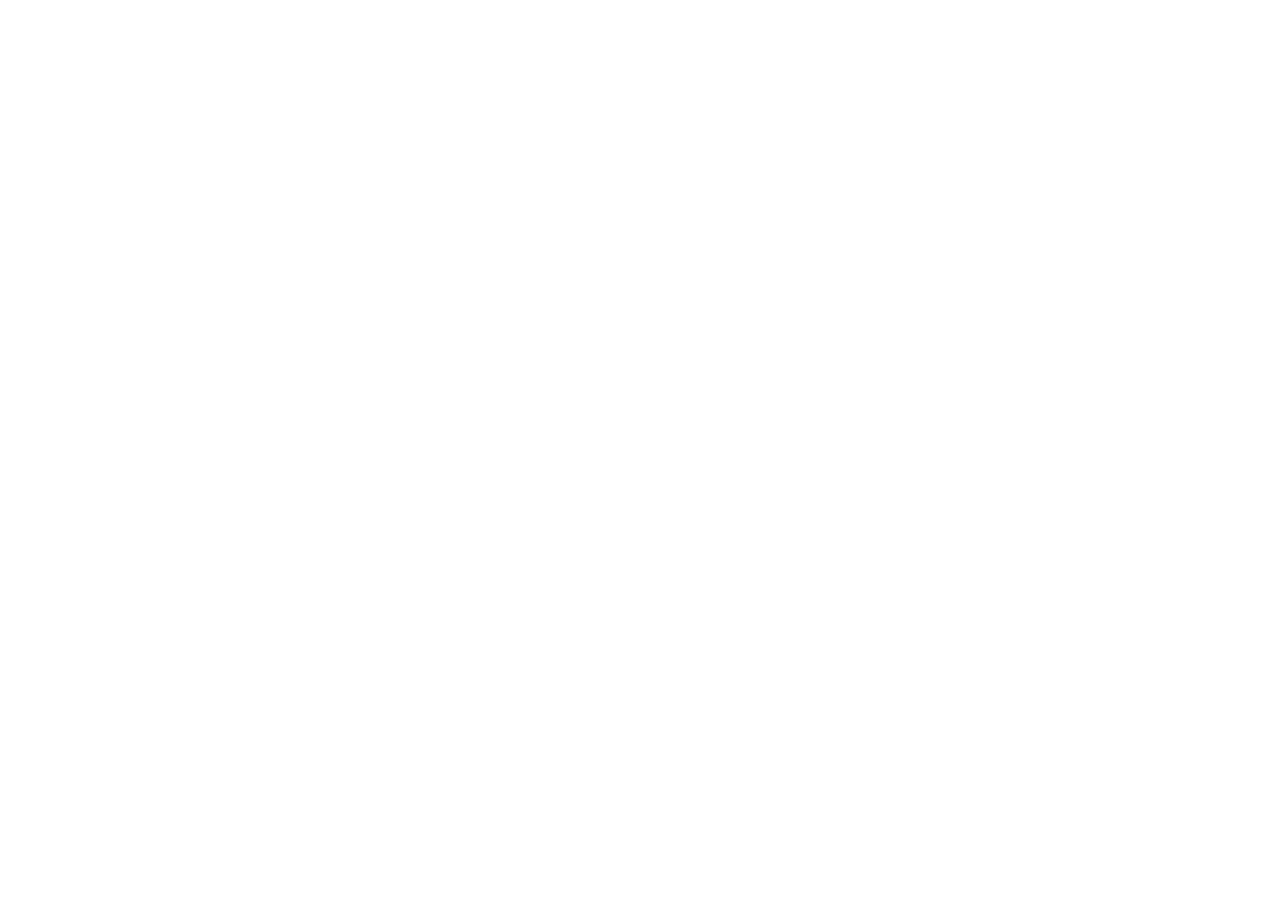
==== Index.html @ 5606b972 "初始化项目" ====
<!DOCTYPE html>
<html lang="en">

<head>
    <meta charset="UTF-8">
    <meta http-equiv="X-UA-Compatible" content="IE=edge">
    <meta name="viewport" content="width=device-width, initial-scale=1.0">
    <title>Document</title>
</head>

<body>

</body>

</html>
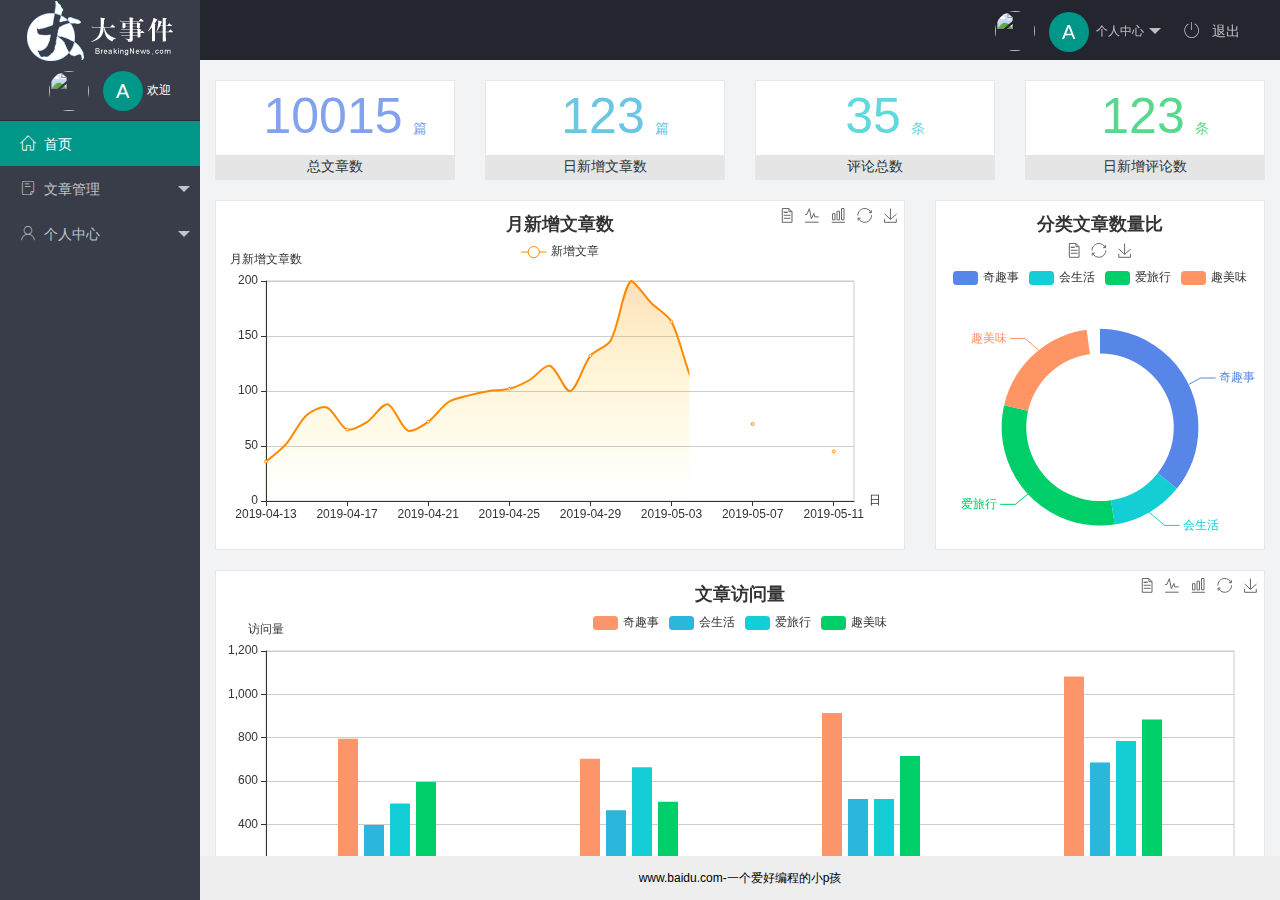
==== commit df0e3929: "完成了首页功能开发" ====
--- a/Index.html
+++ b/Index.html
@@ -5,11 +5,82 @@
     <meta charset="UTF-8">
     <meta http-equiv="X-UA-Compatible" content="IE=edge">
     <meta name="viewport" content="width=device-width, initial-scale=1.0">
-    <title>Document</title>
+    <title>首页</title>
+    <link rel="stylesheet" href="./assets/lib/layui/css/layui.css">
+    <!-- 导入自己css -->
+    <link rel="stylesheet" href="./assets/css/index.css">
+    <!-- 导入font样式表 -->
+    <link rel="stylesheet" href="./assets/fonts/iconfont.css">
 </head>
 
 <body>
+    <div class="layui-layout layui-layout-admin">
+        <div class="layui-header">
+            <div class="layui-logo layui-hide-xs layui-bg-black"><img src="./assets/images/logo.png" alt="这是logo"></div>
+            <!-- 头部区域（可配合layui 已有的水平导航） -->
+            <ul class="layui-nav layui-layout-right">
+                <li class="layui-nav-item layui-hide layui-show-md-inline-block">
+                    <a href="javascript:;" class="userinfo">
+                        <img src="//tva1.sinaimg.cn/crop.0.0.118.118.180/5db11ff4gw1e77d3nqrv8j203b03cweg.jpg" class="layui-nav-img">
+                        <span class="text-avatar">A</span> 个人中心
+                    </a>
+                    <dl class="layui-nav-child">
+                        <dd><a href="">基本资料</a></dd>
+                        <dd><a href="">更换头像</a></dd>
+                        <dd><a href="">重置密码</a></dd>
+                    </dl>
+                </li>
+                <li class="layui-nav-item" lay-header-event="menuRight" lay-unselect>
+                    <a href="javascript:;" id="btnLogout"><span class="iconfont icon-tuichu"></span>
+                        退出
+                    </a>
+                </li>
+            </ul>
+        </div>
 
+        <div class="layui-side layui-bg-black">
+            <div class="layui-side-scroll">
+                <div class="userinfo">
+                    <img src="//tva1.sinaimg.cn/crop.0.0.118.118.180/5db11ff4gw1e77d3nqrv8j203b03cweg.jpg" class="layui-nav-img"> <span class="text-avatar">A</span><span id="welcome">欢迎</span>
+                </div>
+                <!-- 左侧导航区域（可配合layui已有的垂直导航） -->
+                <ul class="layui-nav layui-nav-tree" lay-shrink="all">
+                    <li class="layui-nav-item layui-this"><a href="/home/dashboard.html" target="fm"><span class="iconfont icon-home"></span>首页</a></li>
+                    <li class="layui-nav-item">
+                        <a class="" href="javascript:;"><span class="iconfont icon-16"></span>文章管理</a>
+                        <dl class="layui-nav-child">
+                            <dd><a href="javascript:;"><i class="layui-icon layui-icon-app"></i>文章类别</a></dd>
+                            <dd><a href="javascript:;"><i class="layui-icon layui-icon-app"></i>文章列表</a></dd>
+                            <dd><a href="javascript:;"><i class="layui-icon layui-icon-app"></i>发布文章</a></dd>
+                        </dl>
+                    </li>
+                    <li class="layui-nav-item">
+                        <a href="javascript:;" class=""><span class="iconfont icon-user"></span>个人中心</a>
+                        <dl class="layui-nav-child">
+                            <dd><a href="javascript:;"><i class="layui-icon layui-icon-app"></i>基本资料</a></dd>
+                            <dd><a href="javascript:;"><i class="layui-icon layui-icon-app"></i>更换头像</a></dd>
+                            <dd><a href="javascript:;"><i class="layui-icon layui-icon-app"></i>重置密码</a></dd>
+                        </dl>
+                    </li>
+                </ul>
+            </div>
+        </div>
+
+        <div class="layui-body">
+            <!-- 内容主体区域 -->
+            <iframe src="/home/dashboard.html" frameborder="0" name="fm">
+              </iframe>
+        </div>
+
+        <div class="layui-footer">
+            <!-- 底部固定区域 -->
+            www.baidu.com-一个爱好编程的小p孩
+        </div>
+    </div>
+    <script src="./assets/lib/layui/layui.all.js"></script>
+    <script src="./assets/lib/jquery.js"></script>
+    <script src="./assets/js/index.js"></script>
+    <script src="./assets/js/baseAPI.js"></script>
 </body>
 
 </html>--- a/assets/lib/layui/css/layui.css
+++ b/assets/lib/layui/css/layui.css
@@ -0,0 +1,2 @@
+/** layui-v2.5.5 MIT License By https://www.layui.com */
+ .layui-inline,img{display:inline-block;vertical-align:middle}h1,h2,h3,h4,h5,h6{font-weight:400}.layui-edge,.layui-header,.layui-inline,.layui-main{position:relative}.layui-body,.layui-edge,.layui-elip{overflow:hidden}.layui-btn,.layui-edge,.layui-inline,img{vertical-align:middle}.layui-btn,.layui-disabled,.layui-icon,.layui-unselect{-moz-user-select:none;-webkit-user-select:none;-ms-user-select:none}.layui-elip,.layui-form-checkbox span,.layui-form-pane .layui-form-label{text-overflow:ellipsis;white-space:nowrap}.layui-breadcrumb,.layui-tree-btnGroup{visibility:hidden}blockquote,body,button,dd,div,dl,dt,form,h1,h2,h3,h4,h5,h6,input,li,ol,p,pre,td,textarea,th,ul{margin:0;padding:0;-webkit-tap-highlight-color:rgba(0,0,0,0)}a:active,a:hover{outline:0}img{border:none}li{list-style:none}table{border-collapse:collapse;border-spacing:0}h4,h5,h6{font-size:100%}button,input,optgroup,option,select,textarea{font-family:inherit;font-size:inherit;font-style:inherit;font-weight:inherit;outline:0}pre{white-space:pre-wrap;white-space:-moz-pre-wrap;white-space:-pre-wrap;white-space:-o-pre-wrap;word-wrap:break-word}body{line-height:24px;font:14px Helvetica Neue,Helvetica,PingFang SC,Tahoma,Arial,sans-serif}hr{height:1px;margin:10px 0;border:0;clear:both}a{color:#333;text-decoration:none}a:hover{color:#777}a cite{font-style:normal;*cursor:pointer}.layui-border-box,.layui-border-box *{box-sizing:border-box}.layui-box,.layui-box *{box-sizing:content-box}.layui-clear{clear:both;*zoom:1}.layui-clear:after{content:'\20';clear:both;*zoom:1;display:block;height:0}.layui-inline{*display:inline;*zoom:1}.layui-edge{display:inline-block;width:0;height:0;border-width:6px;border-style:dashed;border-color:transparent}.layui-edge-top{top:-4px;border-bottom-color:#999;border-bottom-style:solid}.layui-edge-right{border-left-color:#999;border-left-style:solid}.layui-edge-bottom{top:2px;border-top-color:#999;border-top-style:solid}.layui-edge-left{border-right-color:#999;border-right-style:solid}.layui-disabled,.layui-disabled:hover{color:#d2d2d2!important;cursor:not-allowed!important}.layui-circle{border-radius:100%}.layui-show{display:block!important}.layui-hide{display:none!important}@font-face{font-family:layui-icon;src:url(../font/iconfont.eot?v=250);src:url(../font/iconfont.eot?v=250#iefix) format('embedded-opentype'),url(../font/iconfont.woff2?v=250) format('woff2'),url(../font/iconfont.woff?v=250) format('woff'),url(../font/iconfont.ttf?v=250) format('truetype'),url(../font/iconfont.svg?v=250#layui-icon) format('svg')}.layui-icon{font-family:layui-icon!important;font-size:16px;font-style:normal;-webkit-font-smoothing:antialiased;-moz-osx-font-smoothing:grayscale}.layui-icon-reply-fill:before{content:"\e611"}.layui-icon-set-fill:before{content:"\e614"}.layui-icon-menu-fill:before{content:"\e60f"}.layui-icon-search:before{content:"\e615"}.layui-icon-share:before{content:"\e641"}.layui-icon-set-sm:before{content:"\e620"}.layui-icon-engine:before{content:"\e628"}.layui-icon-close:before{content:"\1006"}.layui-icon-close-fill:before{content:"\1007"}.layui-icon-chart-screen:before{content:"\e629"}.layui-icon-star:before{content:"\e600"}.layui-icon-circle-dot:before{content:"\e617"}.layui-icon-chat:before{content:"\e606"}.layui-icon-release:before{content:"\e609"}.layui-icon-list:before{content:"\e60a"}.layui-icon-chart:before{content:"\e62c"}.layui-icon-ok-circle:before{content:"\1005"}.layui-icon-layim-theme:before{content:"\e61b"}.layui-icon-table:before{content:"\e62d"}.layui-icon-right:before{content:"\e602"}.layui-icon-left:before{content:"\e603"}.layui-icon-cart-simple:before{content:"\e698"}.layui-icon-face-cry:before{content:"\e69c"}.layui-icon-face-smile:before{content:"\e6af"}.layui-icon-survey:before{content:"\e6b2"}.layui-icon-tree:before{content:"\e62e"}.layui-icon-upload-circle:before{content:"\e62f"}.layui-icon-add-circle:before{content:"\e61f"}.layui-icon-download-circle:before{content:"\e601"}.layui-icon-templeate-1:before{content:"\e630"}.layui-icon-util:before{content:"\e631"}.layui-icon-face-surprised:before{content:"\e664"}.layui-icon-edit:before{content:"\e642"}.layui-icon-speaker:before{content:"\e645"}.layui-icon-down:before{content:"\e61a"}.layui-icon-file:before{content:"\e621"}.layui-icon-layouts:before{content:"\e632"}.layui-icon-rate-half:before{content:"\e6c9"}.layui-icon-add-circle-fine:before{content:"\e608"}.layui-icon-prev-circle:before{content:"\e633"}.layui-icon-read:before{content:"\e705"}.layui-icon-404:before{content:"\e61c"}.layui-icon-carousel:before{content:"\e634"}.layui-icon-help:before{content:"\e607"}.layui-icon-code-circle:before{content:"\e635"}.layui-icon-water:before{content:"\e636"}.layui-icon-username:before{content:"\e66f"}.layui-icon-find-fill:before{content:"\e670"}.layui-icon-about:before{content:"\e60b"}.layui-icon-location:before{content:"\e715"}.layui-icon-up:before{content:"\e619"}.layui-icon-pause:before{content:"\e651"}.layui-icon-date:before{content:"\e637"}.layui-icon-layim-uploadfile:before{content:"\e61d"}.layui-icon-delete:before{content:"\e640"}.layui-icon-play:before{content:"\e652"}.layui-icon-top:before{content:"\e604"}.layui-icon-friends:before{content:"\e612"}.layui-icon-refresh-3:before{content:"\e9aa"}.layui-icon-ok:before{content:"\e605"}.layui-icon-layer:before{content:"\e638"}.layui-icon-face-smile-fine:before{content:"\e60c"}.layui-icon-dollar:before{content:"\e659"}.layui-icon-group:before{content:"\e613"}.layui-icon-layim-download:before{content:"\e61e"}.layui-icon-picture-fine:before{content:"\e60d"}.layui-icon-link:before{content:"\e64c"}.layui-icon-diamond:before{content:"\e735"}.layui-icon-log:before{content:"\e60e"}.layui-icon-rate-solid:before{content:"\e67a"}.layui-icon-fonts-del:before{content:"\e64f"}.layui-icon-unlink:before{content:"\e64d"}.layui-icon-fonts-clear:before{content:"\e639"}.layui-icon-triangle-r:before{content:"\e623"}.layui-icon-circle:before{content:"\e63f"}.layui-icon-radio:before{content:"\e643"}.layui-icon-align-center:before{content:"\e647"}.layui-icon-align-right:before{content:"\e648"}.layui-icon-align-left:before{content:"\e649"}.layui-icon-loading-1:before{content:"\e63e"}.layui-icon-return:before{content:"\e65c"}.layui-icon-fonts-strong:before{content:"\e62b"}.layui-icon-upload:before{content:"\e67c"}.layui-icon-dialogue:before{content:"\e63a"}.layui-icon-video:before{content:"\e6ed"}.layui-icon-headset:before{content:"\e6fc"}.layui-icon-cellphone-fine:before{content:"\e63b"}.layui-icon-add-1:before{content:"\e654"}.layui-icon-face-smile-b:before{content:"\e650"}.layui-icon-fonts-html:before{content:"\e64b"}.layui-icon-form:before{content:"\e63c"}.layui-icon-cart:before{content:"\e657"}.layui-icon-camera-fill:before{content:"\e65d"}.layui-icon-tabs:before{content:"\e62a"}.layui-icon-fonts-code:before{content:"\e64e"}.layui-icon-fire:before{content:"\e756"}.layui-icon-set:before{content:"\e716"}.layui-icon-fonts-u:before{content:"\e646"}.layui-icon-triangle-d:before{content:"\e625"}.layui-icon-tips:before{content:"\e702"}.layui-icon-picture:before{content:"\e64a"}.layui-icon-more-vertical:before{content:"\e671"}.layui-icon-flag:before{content:"\e66c"}.layui-icon-loading:before{content:"\e63d"}.layui-icon-fonts-i:before{content:"\e644"}.layui-icon-refresh-1:before{content:"\e666"}.layui-icon-rmb:before{content:"\e65e"}.layui-icon-home:before{content:"\e68e"}.layui-icon-user:before{content:"\e770"}.layui-icon-notice:before{content:"\e667"}.layui-icon-login-weibo:before{content:"\e675"}.layui-icon-voice:before{content:"\e688"}.layui-icon-upload-drag:before{content:"\e681"}.layui-icon-login-qq:before{content:"\e676"}.layui-icon-snowflake:before{content:"\e6b1"}.layui-icon-file-b:before{content:"\e655"}.layui-icon-template:before{content:"\e663"}.layui-icon-auz:before{content:"\e672"}.layui-icon-console:before{content:"\e665"}.layui-icon-app:before{content:"\e653"}.layui-icon-prev:before{content:"\e65a"}.layui-icon-website:before{content:"\e7ae"}.layui-icon-next:before{content:"\e65b"}.layui-icon-component:before{content:"\e857"}.layui-icon-more:before{content:"\e65f"}.layui-icon-login-wechat:before{content:"\e677"}.layui-icon-shrink-right:before{content:"\e668"}.layui-icon-spread-left:before{content:"\e66b"}.layui-icon-camera:before{content:"\e660"}.layui-icon-note:before{content:"\e66e"}.layui-icon-refresh:before{content:"\e669"}.layui-icon-female:before{content:"\e661"}.layui-icon-male:before{content:"\e662"}.layui-icon-password:before{content:"\e673"}.layui-icon-senior:before{content:"\e674"}.layui-icon-theme:before{content:"\e66a"}.layui-icon-tread:before{content:"\e6c5"}.layui-icon-praise:before{content:"\e6c6"}.layui-icon-star-fill:before{content:"\e658"}.layui-icon-rate:before{content:"\e67b"}.layui-icon-template-1:before{content:"\e656"}.layui-icon-vercode:before{content:"\e679"}.layui-icon-cellphone:before{content:"\e678"}.layui-icon-screen-full:before{content:"\e622"}.layui-icon-screen-restore:before{content:"\e758"}.layui-icon-cols:before{content:"\e610"}.layui-icon-export:before{content:"\e67d"}.layui-icon-print:before{content:"\e66d"}.layui-icon-slider:before{content:"\e714"}.layui-icon-addition:before{content:"\e624"}.layui-icon-subtraction:before{content:"\e67e"}.layui-icon-service:before{content:"\e626"}.layui-icon-transfer:before{content:"\e691"}.layui-main{width:1140px;margin:0 auto}.layui-header{z-index:1000;height:60px}.layui-header a:hover{transition:all .5s;-webkit-transition:all .5s}.layui-side{position:fixed;left:0;top:0;bottom:0;z-index:999;width:200px;overflow-x:hidden}.layui-side-scroll{position:relative;width:220px;height:100%;overflow-x:hidden}.layui-body{position:absolute;left:200px;right:0;top:0;bottom:0;z-index:998;width:auto;overflow-y:auto;box-sizing:border-box}.layui-layout-body{overflow:hidden}.layui-layout-admin .layui-header{background-color:#23262E}.layui-layout-admin .layui-side{top:60px;width:200px;overflow-x:hidden}.layui-layout-admin .layui-body{position:fixed;top:60px;bottom:44px}.layui-layout-admin .layui-main{width:auto;margin:0 15px}.layui-layout-admin .layui-footer{position:fixed;left:200px;right:0;bottom:0;height:44px;line-height:44px;padding:0 15px;background-color:#eee}.layui-layout-admin .layui-logo{position:absolute;left:0;top:0;width:200px;height:100%;line-height:60px;text-align:center;color:#009688;font-size:16px}.layui-layout-admin .layui-header .layui-nav{background:0 0}.layui-layout-left{position:absolute!important;left:200px;top:0}.layui-layout-right{position:absolute!important;right:0;top:0}.layui-container{position:relative;margin:0 auto;padding:0 15px;box-sizing:border-box}.layui-fluid{position:relative;margin:0 auto;padding:0 15px}.layui-row:after,.layui-row:before{content:'';display:block;clear:both}.layui-col-lg1,.layui-col-lg10,.layui-col-lg11,.layui-col-lg12,.layui-col-lg2,.layui-col-lg3,.layui-col-lg4,.layui-col-lg5,.layui-col-lg6,.layui-col-lg7,.layui-col-lg8,.layui-col-lg9,.layui-col-md1,.layui-col-md10,.layui-col-md11,.layui-col-md12,.layui-col-md2,.layui-col-md3,.layui-col-md4,.layui-col-md5,.layui-col-md6,.layui-col-md7,.layui-col-md8,.layui-col-md9,.layui-col-sm1,.layui-col-sm10,.layui-col-sm11,.layui-col-sm12,.layui-col-sm2,.layui-col-sm3,.layui-col-sm4,.layui-col-sm5,.layui-col-sm6,.layui-col-sm7,.layui-col-sm8,.layui-col-sm9,.layui-col-xs1,.layui-col-xs10,.layui-col-xs11,.layui-col-xs12,.layui-col-xs2,.layui-col-xs3,.layui-col-xs4,.layui-col-xs5,.layui-col-xs6,.layui-col-xs7,.layui-col-xs8,.layui-col-xs9{position:relative;display:block;box-sizing:border-box}.layui-col-xs1,.layui-col-xs10,.layui-col-xs11,.layui-col-xs12,.layui-col-xs2,.layui-col-xs3,.layui-col-xs4,.layui-col-xs5,.layui-col-xs6,.layui-col-xs7,.layui-col-xs8,.layui-col-xs9{float:left}.layui-col-xs1{width:8.33333333%}.layui-col-xs2{width:16.66666667%}.layui-col-xs3{width:25%}.layui-col-xs4{width:33.33333333%}.layui-col-xs5{width:41.66666667%}.layui-col-xs6{width:50%}.layui-col-xs7{width:58.33333333%}.layui-col-xs8{width:66.66666667%}.layui-col-xs9{width:75%}.layui-col-xs10{width:83.33333333%}.layui-col-xs11{width:91.66666667%}.layui-col-xs12{width:100%}.layui-col-xs-offset1{margin-left:8.33333333%}.layui-col-xs-offset2{margin-left:16.66666667%}.layui-col-xs-offset3{margin-left:25%}.layui-col-xs-offset4{margin-left:33.33333333%}.layui-col-xs-offset5{margin-left:41.66666667%}.layui-col-xs-offset6{margin-left:50%}.layui-col-xs-offset7{margin-left:58.33333333%}.layui-col-xs-offset8{margin-left:66.66666667%}.layui-col-xs-offset9{margin-left:75%}.layui-col-xs-offset10{margin-left:83.33333333%}.layui-col-xs-offset11{margin-left:91.66666667%}.layui-col-xs-offset12{margin-left:100%}@media screen and (max-width:768px){.layui-hide-xs{display:none!important}.layui-show-xs-block{display:block!important}.layui-show-xs-inline{display:inline!important}.layui-show-xs-inline-block{display:inline-block!important}}@media screen and (min-width:768px){.layui-container{width:750px}.layui-hide-sm{display:none!important}.layui-show-sm-block{display:block!important}.layui-show-sm-inline{display:inline!important}.layui-show-sm-inline-block{display:inline-block!important}.layui-col-sm1,.layui-col-sm10,.layui-col-sm11,.layui-col-sm12,.layui-col-sm2,.layui-col-sm3,.layui-col-sm4,.layui-col-sm5,.layui-col-sm6,.layui-col-sm7,.layui-col-sm8,.layui-col-sm9{float:left}.layui-col-sm1{width:8.33333333%}.layui-col-sm2{width:16.66666667%}.layui-col-sm3{width:25%}.layui-col-sm4{width:33.33333333%}.layui-col-sm5{width:41.66666667%}.layui-col-sm6{width:50%}.layui-col-sm7{width:58.33333333%}.layui-col-sm8{width:66.66666667%}.layui-col-sm9{width:75%}.layui-col-sm10{width:83.33333333%}.layui-col-sm11{width:91.66666667%}.layui-col-sm12{width:100%}.layui-col-sm-offset1{margin-left:8.33333333%}.layui-col-sm-offset2{margin-left:16.66666667%}.layui-col-sm-offset3{margin-left:25%}.layui-col-sm-offset4{margin-left:33.33333333%}.layui-col-sm-offset5{margin-left:41.66666667%}.layui-col-sm-offset6{margin-left:50%}.layui-col-sm-offset7{margin-left:58.33333333%}.layui-col-sm-offset8{margin-left:66.66666667%}.layui-col-sm-offset9{margin-left:75%}.layui-col-sm-offset10{margin-left:83.33333333%}.layui-col-sm-offset11{margin-left:91.66666667%}.layui-col-sm-offset12{margin-left:100%}}@media screen and (min-width:992px){.layui-container{width:970px}.layui-hide-md{display:none!important}.layui-show-md-block{display:block!important}.layui-show-md-inline{display:inline!important}.layui-show-md-inline-block{display:inline-block!important}.layui-col-md1,.layui-col-md10,.layui-col-md11,.layui-col-md12,.layui-col-md2,.layui-col-md3,.layui-col-md4,.layui-col-md5,.layui-col-md6,.layui-col-md7,.layui-col-md8,.layui-col-md9{float:left}.layui-col-md1{width:8.33333333%}.layui-col-md2{width:16.66666667%}.layui-col-md3{width:25%}.layui-col-md4{width:33.33333333%}.layui-col-md5{width:41.66666667%}.layui-col-md6{width:50%}.layui-col-md7{width:58.33333333%}.layui-col-md8{width:66.66666667%}.layui-col-md9{width:75%}.layui-col-md10{width:83.33333333%}.layui-col-md11{width:91.66666667%}.layui-col-md12{width:100%}.layui-col-md-offset1{margin-left:8.33333333%}.layui-col-md-offset2{margin-left:16.66666667%}.layui-col-md-offset3{margin-left:25%}.layui-col-md-offset4{margin-left:33.33333333%}.layui-col-md-offset5{margin-left:41.66666667%}.layui-col-md-offset6{margin-left:50%}.layui-col-md-offset7{margin-left:58.33333333%}.layui-col-md-offset8{margin-left:66.66666667%}.layui-col-md-offset9{margin-left:75%}.layui-col-md-offset10{margin-left:83.33333333%}.layui-col-md-offset11{margin-left:91.66666667%}.layui-col-md-offset12{margin-left:100%}}@media screen and (min-width:1200px){.layui-container{width:1170px}.layui-hide-lg{display:none!important}.layui-show-lg-block{display:block!important}.layui-show-lg-inline{display:inline!important}.layui-show-lg-inline-block{display:inline-block!important}.layui-col-lg1,.layui-col-lg10,.layui-col-lg11,.layui-col-lg12,.layui-col-lg2,.layui-col-lg3,.layui-col-lg4,.layui-col-lg5,.layui-col-lg6,.layui-col-lg7,.layui-col-lg8,.layui-col-lg9{float:left}.layui-col-lg1{width:8.33333333%}.layui-col-lg2{width:16.66666667%}.layui-col-lg3{width:25%}.layui-col-lg4{width:33.33333333%}.layui-col-lg5{width:41.66666667%}.layui-col-lg6{width:50%}.layui-col-lg7{width:58.33333333%}.layui-col-lg8{width:66.66666667%}.layui-col-lg9{width:75%}.layui-col-lg10{width:83.33333333%}.layui-col-lg11{width:91.66666667%}.layui-col-lg12{width:100%}.layui-col-lg-offset1{margin-left:8.33333333%}.layui-col-lg-offset2{margin-left:16.66666667%}.layui-col-lg-offset3{margin-left:25%}.layui-col-lg-offset4{margin-left:33.33333333%}.layui-col-lg-offset5{margin-left:41.66666667%}.layui-col-lg-offset6{margin-left:50%}.layui-col-lg-offset7{margin-left:58.33333333%}.layui-col-lg-offset8{margin-left:66.66666667%}.layui-col-lg-offset9{margin-left:75%}.layui-col-lg-offset10{margin-left:83.33333333%}.layui-col-lg-offset11{margin-left:91.66666667%}.layui-col-lg-offset12{margin-left:100%}}.layui-col-space1{margin:-.5px}.layui-col-space1>*{padding:.5px}.layui-col-space3{margin:-1.5px}.layui-col-space3>*{padding:1.5px}.layui-col-space5{margin:-2.5px}.layui-col-space5>*{padding:2.5px}.layui-col-space8{margin:-3.5px}.layui-col-space8>*{padding:3.5px}.layui-col-space10{margin:-5px}.layui-col-space10>*{padding:5px}.layui-col-space12{margin:-6px}.layui-col-space12>*{padding:6px}.layui-col-space15{margin:-7.5px}.layui-col-space15>*{padding:7.5px}.layui-col-space18{margin:-9px}.layui-col-space18>*{padding:9px}.layui-col-space20{margin:-10px}.layui-col-space20>*{padding:10px}.layui-col-space22{margin:-11px}.layui-col-space22>*{padding:11px}.layui-col-space25{margin:-12.5px}.layui-col-space25>*{padding:12.5px}.layui-col-space30{margin:-15px}.layui-col-space30>*{padding:15px}.layui-btn,.layui-input,.layui-select,.layui-textarea,.layui-upload-button{outline:0;-webkit-appearance:none;transition:all .3s;-webkit-transition:all .3s;box-sizing:border-box}.layui-elem-quote{margin-bottom:10px;padding:15px;line-height:22px;border-left:5px solid #009688;border-radius:0 2px 2px 0;background-color:#f2f2f2}.layui-quote-nm{border-style:solid;border-width:1px 1px 1px 5px;background:0 0}.layui-elem-field{margin-bottom:10px;padding:0;border-width:1px;border-style:solid}.layui-elem-field legend{margin-left:20px;padding:0 10px;font-size:20px;font-weight:300}.layui-field-title{margin:10px 0 20px;border-width:1px 0 0}.layui-field-box{padding:10px 15px}.layui-field-title .layui-field-box{padding:10px 0}.layui-progress{position:relative;height:6px;border-radius:20px;background-color:#e2e2e2}.layui-progress-bar{position:absolute;left:0;top:0;width:0;max-width:100%;height:6px;border-radius:20px;text-align:right;background-color:#5FB878;transition:all .3s;-webkit-transition:all .3s}.layui-progress-big,.layui-progress-big .layui-progress-bar{height:18px;line-height:18px}.layui-progress-text{position:relative;top:-20px;line-height:18px;font-size:12px;color:#666}.layui-progress-big .layui-progress-text{position:static;padding:0 10px;color:#fff}.layui-collapse{border-width:1px;border-style:solid;border-radius:2px}.layui-colla-content,.layui-colla-item{border-top-width:1px;border-top-style:solid}.layui-colla-item:first-child{border-top:none}.layui-colla-title{position:relative;height:42px;line-height:42px;padding:0 15px 0 35px;color:#333;background-color:#f2f2f2;cursor:pointer;font-size:14px;overflow:hidden}.layui-colla-content{display:none;padding:10px 15px;line-height:22px;color:#666}.layui-colla-icon{position:absolute;left:15px;top:0;font-size:14px}.layui-card{margin-bottom:15px;border-radius:2px;background-color:#fff;box-shadow:0 1px 2px 0 rgba(0,0,0,.05)}.layui-card:last-child{margin-bottom:0}.layui-card-header{position:relative;height:42px;line-height:42px;padding:0 15px;border-bottom:1px solid #f6f6f6;color:#333;border-radius:2px 2px 0 0;font-size:14px}.layui-bg-black,.layui-bg-blue,.layui-bg-cyan,.layui-bg-green,.layui-bg-orange,.layui-bg-red{color:#fff!important}.layui-card-body{position:relative;padding:10px 15px;line-height:24px}.layui-card-body[pad15]{padding:15px}.layui-card-body[pad20]{padding:20px}.layui-card-body .layui-table{margin:5px 0}.layui-card .layui-tab{margin:0}.layui-panel-window{position:relative;padding:15px;border-radius:0;border-top:5px solid #E6E6E6;background-color:#fff}.layui-auxiliar-moving{position:fixed;left:0;right:0;top:0;bottom:0;width:100%;height:100%;background:0 0;z-index:9999999999}.layui-form-label,.layui-form-mid,.layui-form-select,.layui-input-block,.layui-input-inline,.layui-textarea{position:relative}.layui-bg-red{background-color:#FF5722!important}.layui-bg-orange{background-color:#FFB800!important}.layui-bg-green{background-color:#009688!important}.layui-bg-cyan{background-color:#2F4056!important}.layui-bg-blue{background-color:#1E9FFF!important}.layui-bg-black{background-color:#393D49!important}.layui-bg-gray{background-color:#eee!important;color:#666!important}.layui-badge-rim,.layui-colla-content,.layui-colla-item,.layui-collapse,.layui-elem-field,.layui-form-pane .layui-form-item[pane],.layui-form-pane .layui-form-label,.layui-input,.layui-layedit,.layui-layedit-tool,.layui-quote-nm,.layui-select,.layui-tab-bar,.layui-tab-card,.layui-tab-title,.layui-tab-title .layui-this:after,.layui-textarea{border-color:#e6e6e6}.layui-timeline-item:before,hr{background-color:#e6e6e6}.layui-text{line-height:22px;font-size:14px;color:#666}.layui-text h1,.layui-text h2,.layui-text h3{font-weight:500;color:#333}.layui-text h1{font-size:30px}.layui-text h2{font-size:24px}.layui-text h3{font-size:18px}.layui-text a:not(.layui-btn){color:#01AAED}.layui-text a:not(.layui-btn):hover{text-decoration:underline}.layui-text ul{padding:5px 0 5px 15px}.layui-text ul li{margin-top:5px;list-style-type:disc}.layui-text em,.layui-word-aux{color:#999!important;padding:0 5px!important}.layui-btn{display:inline-block;height:38px;line-height:38px;padding:0 18px;background-color:#009688;color:#fff;white-space:nowrap;text-align:center;font-size:14px;border:none;border-radius:2px;cursor:pointer}.layui-btn:hover{opacity:.8;filter:alpha(opacity=80);color:#fff}.layui-btn:active{opacity:1;filter:alpha(opacity=100)}.layui-btn+.layui-btn{margin-left:10px}.layui-btn-container{font-size:0}.layui-btn-container .layui-btn{margin-right:10px;margin-bottom:10px}.layui-btn-container .layui-btn+.layui-btn{margin-left:0}.layui-table .layui-btn-container .layui-btn{margin-bottom:9px}.layui-btn-radius{border-radius:100px}.layui-btn .layui-icon{margin-right:3px;font-size:18px;vertical-align:bottom;vertical-align:middle\9}.layui-btn-primary{border:1px solid #C9C9C9;background-color:#fff;color:#555}.layui-btn-primary:hover{border-color:#009688;color:#333}.layui-btn-normal{background-color:#1E9FFF}.layui-btn-warm{background-color:#FFB800}.layui-btn-danger{background-color:#FF5722}.layui-btn-checked{background-color:#5FB878}.layui-btn-disabled,.layui-btn-disabled:active,.layui-btn-disabled:hover{border:1px solid #e6e6e6;background-color:#FBFBFB;color:#C9C9C9;cursor:not-allowed;opacity:1}.layui-btn-lg{height:44px;line-height:44px;padding:0 25px;font-size:16px}.layui-btn-sm{height:30px;line-height:30px;padding:0 10px;font-size:12px}.layui-btn-sm i{font-size:16px!important}.layui-btn-xs{height:22px;line-height:22px;padding:0 5px;font-size:12px}.layui-btn-xs i{font-size:14px!important}.layui-btn-group{display:inline-block;vertical-align:middle;font-size:0}.layui-btn-group .layui-btn{margin-left:0!important;margin-right:0!important;border-left:1px solid rgba(255,255,255,.5);border-radius:0}.layui-btn-group .layui-btn-primary{border-left:none}.layui-btn-group .layui-btn-primary:hover{border-color:#C9C9C9;color:#009688}.layui-btn-group .layui-btn:first-child{border-left:none;border-radius:2px 0 0 2px}.layui-btn-group .layui-btn-primary:first-child{border-left:1px solid #c9c9c9}.layui-btn-group .layui-btn:last-child{border-radius:0 2px 2px 0}.layui-btn-group .layui-btn+.layui-btn{margin-left:0}.layui-btn-group+.layui-btn-group{margin-left:10px}.layui-btn-fluid{width:100%}.layui-input,.layui-select,.layui-textarea{height:38px;line-height:1.3;line-height:38px\9;border-width:1px;border-style:solid;background-color:#fff;border-radius:2px}.layui-input::-webkit-input-placeholder,.layui-select::-webkit-input-placeholder,.layui-textarea::-webkit-input-placeholder{line-height:1.3}.layui-input,.layui-textarea{display:block;width:100%;padding-left:10px}.layui-input:hover,.layui-textarea:hover{border-color:#D2D2D2!important}.layui-input:focus,.layui-textarea:focus{border-color:#C9C9C9!important}.layui-textarea{min-height:100px;height:auto;line-height:20px;padding:6px 10px;resize:vertical}.layui-select{padding:0 10px}.layui-form input[type=checkbox],.layui-form input[type=radio],.layui-form select{display:none}.layui-form [lay-ignore]{display:initial}.layui-form-item{margin-bottom:15px;clear:both;*zoom:1}.layui-form-item:after{content:'\20';clear:both;*zoom:1;display:block;height:0}.layui-form-label{float:left;display:block;padding:9px 15px;width:80px;font-weight:400;line-height:20px;text-align:right}.layui-form-label-col{display:block;float:none;padding:9px 0;line-height:20px;text-align:left}.layui-form-item .layui-inline{margin-bottom:5px;margin-right:10px}.layui-input-block{margin-left:110px;min-height:36px}.layui-input-inline{display:inline-block;vertical-align:middle}.layui-form-item .layui-input-inline{float:left;width:190px;margin-right:10px}.layui-form-text .layui-input-inline{width:auto}.layui-form-mid{float:left;display:block;padding:9px 0!important;line-height:20px;margin-right:10px}.layui-form-danger+.layui-form-select .layui-input,.layui-form-danger:focus{border-color:#FF5722!important}.layui-form-select .layui-input{padding-right:30px;cursor:pointer}.layui-form-select .layui-edge{position:absolute;right:10px;top:50%;margin-top:-3px;cursor:pointer;border-width:6px;border-top-color:#c2c2c2;border-top-style:solid;transition:all .3s;-webkit-transition:all .3s}.layui-form-select dl{display:none;position:absolute;left:0;top:42px;padding:5px 0;z-index:899;min-width:100%;border:1px solid #d2d2d2;max-height:300px;overflow-y:auto;background-color:#fff;border-radius:2px;box-shadow:0 2px 4px rgba(0,0,0,.12);box-sizing:border-box}.layui-form-select dl dd,.layui-form-select dl dt{padding:0 10px;line-height:36px;white-space:nowrap;overflow:hidden;text-overflow:ellipsis}.layui-form-select dl dt{font-size:12px;color:#999}.layui-form-select dl dd{cursor:pointer}.layui-form-select dl dd:hover{background-color:#f2f2f2;-webkit-transition:.5s all;transition:.5s all}.layui-form-select .layui-select-group dd{padding-left:20px}.layui-form-select dl dd.layui-select-tips{padding-left:10px!important;color:#999}.layui-form-select dl dd.layui-this{background-color:#5FB878;color:#fff}.layui-form-checkbox,.layui-form-select dl dd.layui-disabled{background-color:#fff}.layui-form-selected dl{display:block}.layui-form-checkbox,.layui-form-checkbox *,.layui-form-switch{display:inline-block;vertical-align:middle}.layui-form-selected .layui-edge{margin-top:-9px;-webkit-transform:rotate(180deg);transform:rotate(180deg);margin-top:-3px\9}:root .layui-form-selected .layui-edge{margin-top:-9px\0/IE9}.layui-form-selectup dl{top:auto;bottom:42px}.layui-select-none{margin:5px 0;text-align:center;color:#999}.layui-select-disabled .layui-disabled{border-color:#eee!important}.layui-select-disabled .layui-edge{border-top-color:#d2d2d2}.layui-form-checkbox{position:relative;height:30px;line-height:30px;margin-right:10px;padding-right:30px;cursor:pointer;font-size:0;-webkit-transition:.1s linear;transition:.1s linear;box-sizing:border-box}.layui-form-checkbox span{padding:0 10px;height:100%;font-size:14px;border-radius:2px 0 0 2px;background-color:#d2d2d2;color:#fff;overflow:hidden}.layui-form-checkbox:hover span{background-color:#c2c2c2}.layui-form-checkbox i{position:absolute;right:0;top:0;width:30px;height:28px;border:1px solid #d2d2d2;border-left:none;border-radius:0 2px 2px 0;color:#fff;font-size:20px;text-align:center}.layui-form-checkbox:hover i{border-color:#c2c2c2;color:#c2c2c2}.layui-form-checked,.layui-form-checked:hover{border-color:#5FB878}.layui-form-checked span,.layui-form-checked:hover span{background-color:#5FB878}.layui-form-checked i,.layui-form-checked:hover i{color:#5FB878}.layui-form-item .layui-form-checkbox{margin-top:4px}.layui-form-checkbox[lay-skin=primary]{height:auto!important;line-height:normal!important;min-width:18px;min-height:18px;border:none!important;margin-right:0;padding-left:28px;padding-right:0;background:0 0}.layui-form-checkbox[lay-skin=primary] span{padding-left:0;padding-right:15px;line-height:18px;background:0 0;color:#666}.layui-form-checkbox[lay-skin=primary] i{right:auto;left:0;width:16px;height:16px;line-height:16px;border:1px solid #d2d2d2;font-size:12px;border-radius:2px;background-color:#fff;-webkit-transition:.1s linear;transition:.1s linear}.layui-form-checkbox[lay-skin=primary]:hover i{border-color:#5FB878;color:#fff}.layui-form-checked[lay-skin=primary] i{border-color:#5FB878!important;background-color:#5FB878;color:#fff}.layui-checkbox-disbaled[lay-skin=primary] span{background:0 0!important;color:#c2c2c2}.layui-checkbox-disbaled[lay-skin=primary]:hover i{border-color:#d2d2d2}.layui-form-item .layui-form-checkbox[lay-skin=primary]{margin-top:10px}.layui-form-switch{position:relative;height:22px;line-height:22px;min-width:35px;padding:0 5px;margin-top:8px;border:1px solid #d2d2d2;border-radius:20px;cursor:pointer;background-color:#fff;-webkit-transition:.1s linear;transition:.1s linear}.layui-form-switch i{position:absolute;left:5px;top:3px;width:16px;height:16px;border-radius:20px;background-color:#d2d2d2;-webkit-transition:.1s linear;transition:.1s linear}.layui-form-switch em{position:relative;top:0;width:25px;margin-left:21px;padding:0!important;text-align:center!important;color:#999!important;font-style:normal!important;font-size:12px}.layui-form-onswitch{border-color:#5FB878;background-color:#5FB878}.layui-checkbox-disbaled,.layui-checkbox-disbaled i{border-color:#e2e2e2!important}.layui-form-onswitch i{left:100%;margin-left:-21px;background-color:#fff}.layui-form-onswitch em{margin-left:5px;margin-right:21px;color:#fff!important}.layui-checkbox-disbaled span{background-color:#e2e2e2!important}.layui-checkbox-disbaled:hover i{color:#fff!important}[lay-radio]{display:none}.layui-form-radio,.layui-form-radio *{display:inline-block;vertical-align:middle}.layui-form-radio{line-height:28px;margin:6px 10px 0 0;padding-right:10px;cursor:pointer;font-size:0}.layui-form-radio *{font-size:14px}.layui-form-radio>i{margin-right:8px;font-size:22px;color:#c2c2c2}.layui-form-radio>i:hover,.layui-form-radioed>i{color:#5FB878}.layui-radio-disbaled>i{color:#e2e2e2!important}.layui-form-pane .layui-form-label{width:110px;padding:8px 15px;height:38px;line-height:20px;border-width:1px;border-style:solid;border-radius:2px 0 0 2px;text-align:center;background-color:#FBFBFB;overflow:hidden;box-sizing:border-box}.layui-form-pane .layui-input-inline{margin-left:-1px}.layui-form-pane .layui-input-block{margin-left:110px;left:-1px}.layui-form-pane .layui-input{border-radius:0 2px 2px 0}.layui-form-pane .layui-form-text .layui-form-label{float:none;width:100%;border-radius:2px;box-sizing:border-box;text-align:left}.layui-form-pane .layui-form-text .layui-input-inline{display:block;margin:0;top:-1px;clear:both}.layui-form-pane .layui-form-text .layui-input-block{margin:0;left:0;top:-1px}.layui-form-pane .layui-form-text .layui-textarea{min-height:100px;border-radius:0 0 2px 2px}.layui-form-pane .layui-form-checkbox{margin:4px 0 4px 10px}.layui-form-pane .layui-form-radio,.layui-form-pane .layui-form-switch{margin-top:6px;margin-left:10px}.layui-form-pane .layui-form-item[pane]{position:relative;border-width:1px;border-style:solid}.layui-form-pane .layui-form-item[pane] .layui-form-label{position:absolute;left:0;top:0;height:100%;border-width:0 1px 0 0}.layui-form-pane .layui-form-item[pane] .layui-input-inline{margin-left:110px}@media screen and (max-width:450px){.layui-form-item .layui-form-label{text-overflow:ellipsis;overflow:hidden;white-space:nowrap}.layui-form-item .layui-inline{display:block;margin-right:0;margin-bottom:20px;clear:both}.layui-form-item .layui-inline:after{content:'\20';clear:both;display:block;height:0}.layui-form-item .layui-input-inline{display:block;float:none;left:-3px;width:auto;margin:0 0 10px 112px}.layui-form-item .layui-input-inline+.layui-form-mid{margin-left:110px;top:-5px;padding:0}.layui-form-item .layui-form-checkbox{margin-right:5px;margin-bottom:5px}}.layui-layedit{border-width:1px;border-style:solid;border-radius:2px}.layui-layedit-tool{padding:3px 5px;border-bottom-width:1px;border-bottom-style:solid;font-size:0}.layedit-tool-fixed{position:fixed;top:0;border-top:1px solid #e2e2e2}.layui-layedit-tool .layedit-tool-mid,.layui-layedit-tool .layui-icon{display:inline-block;vertical-align:middle;text-align:center;font-size:14px}.layui-layedit-tool .layui-icon{position:relative;width:32px;height:30px;line-height:30px;margin:3px 5px;color:#777;cursor:pointer;border-radius:2px}.layui-layedit-tool .layui-icon:hover{color:#393D49}.layui-layedit-tool .layui-icon:active{color:#000}.layui-layedit-tool .layedit-tool-active{background-color:#e2e2e2;color:#000}.layui-layedit-tool .layui-disabled,.layui-layedit-tool .layui-disabled:hover{color:#d2d2d2;cursor:not-allowed}.layui-layedit-tool .layedit-tool-mid{width:1px;height:18px;margin:0 10px;background-color:#d2d2d2}.layedit-tool-html{width:50px!important;font-size:30px!important}.layedit-tool-b,.layedit-tool-code,.layedit-tool-help{font-size:16px!important}.layedit-tool-d,.layedit-tool-face,.layedit-tool-image,.layedit-tool-unlink{font-size:18px!important}.layedit-tool-image input{position:absolute;font-size:0;left:0;top:0;width:100%;height:100%;opacity:.01;filter:Alpha(opacity=1);cursor:pointer}.layui-layedit-iframe iframe{display:block;width:100%}#LAY_layedit_code{overflow:hidden}.layui-laypage{display:inline-block;*display:inline;*zoom:1;vertical-align:middle;margin:10px 0;font-size:0}.layui-laypage>a:first-child,.layui-laypage>a:first-child em{border-radius:2px 0 0 2px}.layui-laypage>a:last-child,.layui-laypage>a:last-child em{border-radius:0 2px 2px 0}.layui-laypage>:first-child{margin-left:0!important}.layui-laypage>:last-child{margin-right:0!important}.layui-laypage a,.layui-laypage button,.layui-laypage input,.layui-laypage select,.layui-laypage span{border:1px solid #e2e2e2}.layui-laypage a,.layui-laypage span{display:inline-block;*display:inline;*zoom:1;vertical-align:middle;padding:0 15px;height:28px;line-height:28px;margin:0 -1px 5px 0;background-color:#fff;color:#333;font-size:12px}.layui-flow-more a *,.layui-laypage input,.layui-table-view select[lay-ignore]{display:inline-block}.layui-laypage a:hover{color:#009688}.layui-laypage em{font-style:normal}.layui-laypage .layui-laypage-spr{color:#999;font-weight:700}.layui-laypage a{text-decoration:none}.layui-laypage .layui-laypage-curr{position:relative}.layui-laypage .layui-laypage-curr em{position:relative;color:#fff}.layui-laypage .layui-laypage-curr .layui-laypage-em{position:absolute;left:-1px;top:-1px;padding:1px;width:100%;height:100%;background-color:#009688}.layui-laypage-em{border-radius:2px}.layui-laypage-next em,.layui-laypage-prev em{font-family:Sim sun;font-size:16px}.layui-laypage .layui-laypage-count,.layui-laypage .layui-laypage-limits,.layui-laypage .layui-laypage-refresh,.layui-laypage .layui-laypage-skip{margin-left:10px;margin-right:10px;padding:0;border:none}.layui-laypage .layui-laypage-limits,.layui-laypage .layui-laypage-refresh{vertical-align:top}.layui-laypage .layui-laypage-refresh i{font-size:18px;cursor:pointer}.layui-laypage select{height:22px;padding:3px;border-radius:2px;cursor:pointer}.layui-laypage .layui-laypage-skip{height:30px;line-height:30px;color:#999}.layui-laypage button,.layui-laypage input{height:30px;line-height:30px;border-radius:2px;vertical-align:top;background-color:#fff;box-sizing:border-box}.layui-laypage input{width:40px;margin:0 10px;padding:0 3px;text-align:center}.layui-laypage input:focus,.layui-laypage select:focus{border-color:#009688!important}.layui-laypage button{margin-left:10px;padding:0 10px;cursor:pointer}.layui-table,.layui-table-view{margin:10px 0}.layui-flow-more{margin:10px 0;text-align:center;color:#999;font-size:14px}.layui-flow-more a{height:32px;line-height:32px}.layui-flow-more a *{vertical-align:top}.layui-flow-more a cite{padding:0 20px;border-radius:3px;background-color:#eee;color:#333;font-style:normal}.layui-flow-more a cite:hover{opacity:.8}.layui-flow-more a i{font-size:30px;color:#737383}.layui-table{width:100%;background-color:#fff;color:#666}.layui-table tr{transition:all .3s;-webkit-transition:all .3s}.layui-table th{text-align:left;font-weight:400}.layui-table tbody tr:hover,.layui-table thead tr,.layui-table-click,.layui-table-header,.layui-table-hover,.layui-table-mend,.layui-table-patch,.layui-table-tool,.layui-table-total,.layui-table-total tr,.layui-table[lay-even] tr:nth-child(even){background-color:#f2f2f2}.layui-table td,.layui-table th,.layui-table-col-set,.layui-table-fixed-r,.layui-table-grid-down,.layui-table-header,.layui-table-page,.layui-table-tips-main,.layui-table-tool,.layui-table-total,.layui-table-view,.layui-table[lay-skin=line],.layui-table[lay-skin=row]{border-width:1px;border-style:solid;border-color:#e6e6e6}.layui-table td,.layui-table th{position:relative;padding:9px 15px;min-height:20px;line-height:20px;font-size:14px}.layui-table[lay-skin=line] td,.layui-table[lay-skin=line] th{border-width:0 0 1px}.layui-table[lay-skin=row] td,.layui-table[lay-skin=row] th{border-width:0 1px 0 0}.layui-table[lay-skin=nob] td,.layui-table[lay-skin=nob] th{border:none}.layui-table img{max-width:100px}.layui-table[lay-size=lg] td,.layui-table[lay-size=lg] th{padding:15px 30px}.layui-table-view .layui-table[lay-size=lg] .layui-table-cell{height:40px;line-height:40px}.layui-table[lay-size=sm] td,.layui-table[lay-size=sm] th{font-size:12px;padding:5px 10px}.layui-table-view .layui-table[lay-size=sm] .layui-table-cell{height:20px;line-height:20px}.layui-table[lay-data]{display:none}.layui-table-box{position:relative;overflow:hidden}.layui-table-view .layui-table{position:relative;width:auto;margin:0}.layui-table-view .layui-table[lay-skin=line]{border-width:0 1px 0 0}.layui-table-view .layui-table[lay-skin=row]{border-width:0 0 1px}.layui-table-view .layui-table td,.layui-table-view .layui-table th{padding:5px 0;border-top:none;border-left:none}.layui-table-view .layui-table th.layui-unselect .layui-table-cell span{cursor:pointer}.layui-table-view .layui-table td{cursor:default}.layui-table-view .layui-table td[data-edit=text]{cursor:text}.layui-table-view .layui-form-checkbox[lay-skin=primary] i{width:18px;height:18px}.layui-table-view .layui-form-radio{line-height:0;padding:0}.layui-table-view .layui-form-radio>i{margin:0;font-size:20px}.layui-table-init{position:absolute;left:0;top:0;width:100%;height:100%;text-align:center;z-index:110}.layui-table-init .layui-icon{position:absolute;left:50%;top:50%;margin:-15px 0 0 -15px;font-size:30px;color:#c2c2c2}.layui-table-header{border-width:0 0 1px;overflow:hidden}.layui-table-header .layui-table{margin-bottom:-1px}.layui-table-tool .layui-inline[lay-event]{position:relative;width:26px;height:26px;padding:5px;line-height:16px;margin-right:10px;text-align:center;color:#333;border:1px solid #ccc;cursor:pointer;-webkit-transition:.5s all;transition:.5s all}.layui-table-tool .layui-inline[lay-event]:hover{border:1px solid #999}.layui-table-tool-temp{padding-right:120px}.layui-table-tool-self{position:absolute;right:17px;top:10px}.layui-table-tool .layui-table-tool-self .layui-inline[lay-event]{margin:0 0 0 10px}.layui-table-tool-panel{position:absolute;top:29px;left:-1px;padding:5px 0;min-width:150px;min-height:40px;border:1px solid #d2d2d2;text-align:left;overflow-y:auto;background-color:#fff;box-shadow:0 2px 4px rgba(0,0,0,.12)}.layui-table-cell,.layui-table-tool-panel li{overflow:hidden;text-overflow:ellipsis;white-space:nowrap}.layui-table-tool-panel li{padding:0 10px;line-height:30px;-webkit-transition:.5s all;transition:.5s all}.layui-table-tool-panel li .layui-form-checkbox[lay-skin=primary]{width:100%;padding-left:28px}.layui-table-tool-panel li:hover{background-color:#f2f2f2}.layui-table-tool-panel li .layui-form-checkbox[lay-skin=primary] i{position:absolute;left:0;top:0}.layui-table-tool-panel li .layui-form-checkbox[lay-skin=primary] span{padding:0}.layui-table-tool .layui-table-tool-self .layui-table-tool-panel{left:auto;right:-1px}.layui-table-col-set{position:absolute;right:0;top:0;width:20px;height:100%;border-width:0 0 0 1px;background-color:#fff}.layui-table-sort{width:10px;height:20px;margin-left:5px;cursor:pointer!important}.layui-table-sort .layui-edge{position:absolute;left:5px;border-width:5px}.layui-table-sort .layui-table-sort-asc{top:3px;border-top:none;border-bottom-style:solid;border-bottom-color:#b2b2b2}.layui-table-sort .layui-table-sort-asc:hover{border-bottom-color:#666}.layui-table-sort .layui-table-sort-desc{bottom:5px;border-bottom:none;border-top-style:solid;border-top-color:#b2b2b2}.layui-table-sort .layui-table-sort-desc:hover{border-top-color:#666}.layui-table-sort[lay-sort=asc] .layui-table-sort-asc{border-bottom-color:#000}.layui-table-sort[lay-sort=desc] .layui-table-sort-desc{border-top-color:#000}.layui-table-cell{height:28px;line-height:28px;padding:0 15px;position:relative;box-sizing:border-box}.layui-table-cell .layui-form-checkbox[lay-skin=primary]{top:-1px;padding:0}.layui-table-cell .layui-table-link{color:#01AAED}.laytable-cell-checkbox,.laytable-cell-numbers,.laytable-cell-radio,.laytable-cell-space{padding:0;text-align:center}.layui-table-body{position:relative;overflow:auto;margin-right:-1px;margin-bottom:-1px}.layui-table-body .layui-none{line-height:26px;padding:15px;text-align:center;color:#999}.layui-table-fixed{position:absolute;left:0;top:0;z-index:101}.layui-table-fixed .layui-table-body{overflow:hidden}.layui-table-fixed-l{box-shadow:0 -1px 8px rgba(0,0,0,.08)}.layui-table-fixed-r{left:auto;right:-1px;border-width:0 0 0 1px;box-shadow:-1px 0 8px rgba(0,0,0,.08)}.layui-table-fixed-r .layui-table-header{position:relative;overflow:visible}.layui-table-mend{position:absolute;right:-49px;top:0;height:100%;width:50px}.layui-table-tool{position:relative;z-index:890;width:100%;min-height:50px;line-height:30px;padding:10px 15px;border-width:0 0 1px}.layui-table-tool .layui-btn-container{margin-bottom:-10px}.layui-table-page,.layui-table-total{border-width:1px 0 0;margin-bottom:-1px;overflow:hidden}.layui-table-page{position:relative;width:100%;padding:7px 7px 0;height:41px;font-size:12px;white-space:nowrap}.layui-table-page>div{height:26px}.layui-table-page .layui-laypage{margin:0}.layui-table-page .layui-laypage a,.layui-table-page .layui-laypage span{height:26px;line-height:26px;margin-bottom:10px;border:none;background:0 0}.layui-table-page .layui-laypage a,.layui-table-page .layui-laypage span.layui-laypage-curr{padding:0 12px}.layui-table-page .layui-laypage span{margin-left:0;padding:0}.layui-table-page .layui-laypage .layui-laypage-prev{margin-left:-7px!important}.layui-table-page .layui-laypage .layui-laypage-curr .layui-laypage-em{left:0;top:0;padding:0}.layui-table-page .layui-laypage button,.layui-table-page .layui-laypage input{height:26px;line-height:26px}.layui-table-page .layui-laypage input{width:40px}.layui-table-page .layui-laypage button{padding:0 10px}.layui-table-page select{height:18px}.layui-table-patch .layui-table-cell{padding:0;width:30px}.layui-table-edit{position:absolute;left:0;top:0;width:100%;height:100%;padding:0 14px 1px;border-radius:0;box-shadow:1px 1px 20px rgba(0,0,0,.15)}.layui-table-edit:focus{border-color:#5FB878!important}select.layui-table-edit{padding:0 0 0 10px;border-color:#C9C9C9}.layui-table-view .layui-form-checkbox,.layui-table-view .layui-form-radio,.layui-table-view .layui-form-switch{top:0;margin:0;box-sizing:content-box}.layui-table-view .layui-form-checkbox{top:-1px;height:26px;line-height:26px}.layui-table-view .layui-form-checkbox i{height:26px}.layui-table-grid .layui-table-cell{overflow:visible}.layui-table-grid-down{position:absolute;top:0;right:0;width:26px;height:100%;padding:5px 0;border-width:0 0 0 1px;text-align:center;background-color:#fff;color:#999;cursor:pointer}.layui-table-grid-down .layui-icon{position:absolute;top:50%;left:50%;margin:-8px 0 0 -8px}.layui-table-grid-down:hover{background-color:#fbfbfb}body .layui-table-tips .layui-layer-content{background:0 0;padding:0;box-shadow:0 1px 6px rgba(0,0,0,.12)}.layui-table-tips-main{margin:-44px 0 0 -1px;max-height:150px;padding:8px 15px;font-size:14px;overflow-y:scroll;background-color:#fff;color:#666}.layui-table-tips-c{position:absolute;right:-3px;top:-13px;width:20px;height:20px;padding:3px;cursor:pointer;background-color:#666;border-radius:50%;color:#fff}.layui-table-tips-c:hover{background-color:#777}.layui-table-tips-c:before{position:relative;right:-2px}.layui-upload-file{display:none!important;opacity:.01;filter:Alpha(opacity=1)}.layui-upload-drag,.layui-upload-form,.layui-upload-wrap{display:inline-block}.layui-upload-list{margin:10px 0}.layui-upload-choose{padding:0 10px;color:#999}.layui-upload-drag{position:relative;padding:30px;border:1px dashed #e2e2e2;background-color:#fff;text-align:center;cursor:pointer;color:#999}.layui-upload-drag .layui-icon{font-size:50px;color:#009688}.layui-upload-drag[lay-over]{border-color:#009688}.layui-upload-iframe{position:absolute;width:0;height:0;border:0;visibility:hidden}.layui-upload-wrap{position:relative;vertical-align:middle}.layui-upload-wrap .layui-upload-file{display:block!important;position:absolute;left:0;top:0;z-index:10;font-size:100px;width:100%;height:100%;opacity:.01;filter:Alpha(opacity=1);cursor:pointer}.layui-transfer-active,.layui-transfer-box{display:inline-block;vertical-align:middle}.layui-transfer-box,.layui-transfer-header,.layui-transfer-search{border-width:0;border-style:solid;border-color:#e6e6e6}.layui-transfer-box{position:relative;border-width:1px;width:200px;height:360px;border-radius:2px;background-color:#fff}.layui-transfer-box .layui-form-checkbox{width:100%;margin:0!important}.layui-transfer-header{height:38px;line-height:38px;padding:0 10px;border-bottom-width:1px}.layui-transfer-search{position:relative;padding:10px;border-bottom-width:1px}.layui-transfer-search .layui-input{height:32px;padding-left:30px;font-size:12px}.layui-transfer-search .layui-icon-search{position:absolute;left:20px;top:50%;margin-top:-8px;color:#666}.layui-transfer-active{margin:0 15px}.layui-transfer-active .layui-btn{display:block;margin:0;padding:0 15px;background-color:#5FB878;border-color:#5FB878;color:#fff}.layui-transfer-active .layui-btn-disabled{background-color:#FBFBFB;border-color:#e6e6e6;color:#C9C9C9}.layui-transfer-active .layui-btn:first-child{margin-bottom:15px}.layui-transfer-active .layui-btn .layui-icon{margin:0;font-size:14px!important}.layui-transfer-data{padding:5px 0;overflow:auto}.layui-transfer-data li{height:32px;line-height:32px;padding:0 10px}.layui-transfer-data li:hover{background-color:#f2f2f2;transition:.5s all}.layui-transfer-data .layui-none{padding:15px 10px;text-align:center;color:#999}.layui-nav{position:relative;padding:0 20px;background-color:#393D49;color:#fff;border-radius:2px;font-size:0;box-sizing:border-box}.layui-nav *{font-size:14px}.layui-nav .layui-nav-item{position:relative;display:inline-block;*display:inline;*zoom:1;vertical-align:middle;line-height:60px}.layui-nav .layui-nav-item a{display:block;padding:0 20px;color:#fff;color:rgba(255,255,255,.7);transition:all .3s;-webkit-transition:all .3s}.layui-nav .layui-this:after,.layui-nav-bar,.layui-nav-tree .layui-nav-itemed:after{position:absolute;left:0;top:0;width:0;height:5px;background-color:#5FB878;transition:all .2s;-webkit-transition:all .2s}.layui-nav-bar{z-index:1000}.layui-nav .layui-nav-item a:hover,.layui-nav .layui-this a{color:#fff}.layui-nav .layui-this:after{content:'';top:auto;bottom:0;width:100%}.layui-nav-img{width:30px;height:30px;margin-right:10px;border-radius:50%}.layui-nav .layui-nav-more{content:'';width:0;height:0;border-style:solid dashed dashed;border-color:#fff transparent transparent;overflow:hidden;cursor:pointer;transition:all .2s;-webkit-transition:all .2s;position:absolute;top:50%;right:3px;margin-top:-3px;border-width:6px;border-top-color:rgba(255,255,255,.7)}.layui-nav .layui-nav-mored,.layui-nav-itemed>a .layui-nav-more{margin-top:-9px;border-style:dashed dashed solid;border-color:transparent transparent #fff}.layui-nav-child{display:none;position:absolute;left:0;top:65px;min-width:100%;line-height:36px;padding:5px 0;box-shadow:0 2px 4px rgba(0,0,0,.12);border:1px solid #d2d2d2;background-color:#fff;z-index:100;border-radius:2px;white-space:nowrap}.layui-nav .layui-nav-child a{color:#333}.layui-nav .layui-nav-child a:hover{background-color:#f2f2f2;color:#000}.layui-nav-child dd{position:relative}.layui-nav .layui-nav-child dd.layui-this a,.layui-nav-child dd.layui-this{background-color:#5FB878;color:#fff}.layui-nav-child dd.layui-this:after{display:none}.layui-nav-tree{width:200px;padding:0}.layui-nav-tree .layui-nav-item{display:block;width:100%;line-height:45px}.layui-nav-tree .layui-nav-item a{position:relative;height:45px;line-height:45px;text-overflow:ellipsis;overflow:hidden;white-space:nowrap}.layui-nav-tree .layui-nav-item a:hover{background-color:#4E5465}.layui-nav-tree .layui-nav-bar{width:5px;height:0;background-color:#009688}.layui-nav-tree .layui-nav-child dd.layui-this,.layui-nav-tree .layui-nav-child dd.layui-this a,.layui-nav-tree .layui-this,.layui-nav-tree .layui-this>a,.layui-nav-tree .layui-this>a:hover{background-color:#009688;color:#fff}.layui-nav-tree .layui-this:after{display:none}.layui-nav-itemed>a,.layui-nav-tree .layui-nav-title a,.layui-nav-tree .layui-nav-title a:hover{color:#fff!important}.layui-nav-tree .layui-nav-child{position:relative;z-index:0;top:0;border:none;box-shadow:none}.layui-nav-tree .layui-nav-child a{height:40px;line-height:40px;color:#fff;color:rgba(255,255,255,.7)}.layui-nav-tree .layui-nav-child,.layui-nav-tree .layui-nav-child a:hover{background:0 0;color:#fff}.layui-nav-tree .layui-nav-more{right:10px}.layui-nav-itemed>.layui-nav-child{display:block;padding:0;background-color:rgba(0,0,0,.3)!important}.layui-nav-itemed>.layui-nav-child>.layui-this>.layui-nav-child{display:block}.layui-nav-side{position:fixed;top:0;bottom:0;left:0;overflow-x:hidden;z-index:999}.layui-bg-blue .layui-nav-bar,.layui-bg-blue .layui-nav-itemed:after,.layui-bg-blue .layui-this:after{background-color:#93D1FF}.layui-bg-blue .layui-nav-child dd.layui-this{background-color:#1E9FFF}.layui-bg-blue .layui-nav-itemed>a,.layui-nav-tree.layui-bg-blue .layui-nav-title a,.layui-nav-tree.layui-bg-blue .layui-nav-title a:hover{background-color:#007DDB!important}.layui-breadcrumb{font-size:0}.layui-breadcrumb>*{font-size:14px}.layui-breadcrumb a{color:#999!important}.layui-breadcrumb a:hover{color:#5FB878!important}.layui-breadcrumb a cite{color:#666;font-style:normal}.layui-breadcrumb span[lay-separator]{margin:0 10px;color:#999}.layui-tab{margin:10px 0;text-align:left!important}.layui-tab[overflow]>.layui-tab-title{overflow:hidden}.layui-tab-title{position:relative;left:0;height:40px;white-space:nowrap;font-size:0;border-bottom-width:1px;border-bottom-style:solid;transition:all .2s;-webkit-transition:all .2s}.layui-tab-title li{display:inline-block;*display:inline;*zoom:1;vertical-align:middle;font-size:14px;transition:all .2s;-webkit-transition:all .2s;position:relative;line-height:40px;min-width:65px;padding:0 15px;text-align:center;cursor:pointer}.layui-tab-title li a{display:block}.layui-tab-title .layui-this{color:#000}.layui-tab-title .layui-this:after{position:absolute;left:0;top:0;content:'';width:100%;height:41px;border-width:1px;border-style:solid;border-bottom-color:#fff;border-radius:2px 2px 0 0;box-sizing:border-box;pointer-events:none}.layui-tab-bar{position:absolute;right:0;top:0;z-index:10;width:30px;height:39px;line-height:39px;border-width:1px;border-style:solid;border-radius:2px;text-align:center;background-color:#fff;cursor:pointer}.layui-tab-bar .layui-icon{position:relative;display:inline-block;top:3px;transition:all .3s;-webkit-transition:all .3s}.layui-tab-item{display:none}.layui-tab-more{padding-right:30px;height:auto!important;white-space:normal!important}.layui-tab-more li.layui-this:after{border-bottom-color:#e2e2e2;border-radius:2px}.layui-tab-more .layui-tab-bar .layui-icon{top:-2px;top:3px\9;-webkit-transform:rotate(180deg);transform:rotate(180deg)}:root .layui-tab-more .layui-tab-bar .layui-icon{top:-2px\0/IE9}.layui-tab-content{padding:10px}.layui-tab-title li .layui-tab-close{position:relative;display:inline-block;width:18px;height:18px;line-height:20px;margin-left:8px;top:1px;text-align:center;font-size:14px;color:#c2c2c2;transition:all .2s;-webkit-transition:all .2s}.layui-tab-title li .layui-tab-close:hover{border-radius:2px;background-color:#FF5722;color:#fff}.layui-tab-brief>.layui-tab-title .layui-this{color:#009688}.layui-tab-brief>.layui-tab-more li.layui-this:after,.layui-tab-brief>.layui-tab-title .layui-this:after{border:none;border-radius:0;border-bottom:2px solid #5FB878}.layui-tab-brief[overflow]>.layui-tab-title .layui-this:after{top:-1px}.layui-tab-card{border-width:1px;border-style:solid;border-radius:2px;box-shadow:0 2px 5px 0 rgba(0,0,0,.1)}.layui-tab-card>.layui-tab-title{background-color:#f2f2f2}.layui-tab-card>.layui-tab-title li{margin-right:-1px;margin-left:-1px}.layui-tab-card>.layui-tab-title .layui-this{background-color:#fff}.layui-tab-card>.layui-tab-title .layui-this:after{border-top:none;border-width:1px;border-bottom-color:#fff}.layui-tab-card>.layui-tab-title .layui-tab-bar{height:40px;line-height:40px;border-radius:0;border-top:none;border-right:none}.layui-tab-card>.layui-tab-more .layui-this{background:0 0;color:#5FB878}.layui-tab-card>.layui-tab-more .layui-this:after{border:none}.layui-timeline{padding-left:5px}.layui-timeline-item{position:relative;padding-bottom:20px}.layui-timeline-axis{position:absolute;left:-5px;top:0;z-index:10;width:20px;height:20px;line-height:20px;background-color:#fff;color:#5FB878;border-radius:50%;text-align:center;cursor:pointer}.layui-timeline-axis:hover{color:#FF5722}.layui-timeline-item:before{content:'';position:absolute;left:5px;top:0;z-index:0;width:1px;height:100%}.layui-timeline-item:last-child:before{display:none}.layui-timeline-item:first-child:before{display:block}.layui-timeline-content{padding-left:25px}.layui-timeline-title{position:relative;margin-bottom:10px}.layui-badge,.layui-badge-dot,.layui-badge-rim{position:relative;display:inline-block;padding:0 6px;font-size:12px;text-align:center;background-color:#FF5722;color:#fff;border-radius:2px}.layui-badge{height:18px;line-height:18px}.layui-badge-dot{width:8px;height:8px;padding:0;border-radius:50%}.layui-badge-rim{height:18px;line-height:18px;border-width:1px;border-style:solid;background-color:#fff;color:#666}.layui-btn .layui-badge,.layui-btn .layui-badge-dot{margin-left:5px}.layui-nav .layui-badge,.layui-nav .layui-badge-dot{position:absolute;top:50%;margin:-8px 6px 0}.layui-tab-title .layui-badge,.layui-tab-title .layui-badge-dot{left:5px;top:-2px}.layui-carousel{position:relative;left:0;top:0;background-color:#f8f8f8}.layui-carousel>[carousel-item]{position:relative;width:100%;height:100%;overflow:hidden}.layui-carousel>[carousel-item]:before{position:absolute;content:'\e63d';left:50%;top:50%;width:100px;line-height:20px;margin:-10px 0 0 -50px;text-align:center;color:#c2c2c2;font-family:layui-icon!important;font-size:30px;font-style:normal;-webkit-font-smoothing:antialiased;-moz-osx-font-smoothing:grayscale}.layui-carousel>[carousel-item]>*{display:none;position:absolute;left:0;top:0;width:100%;height:100%;background-color:#f8f8f8;transition-duration:.3s;-webkit-transition-duration:.3s}.layui-carousel-updown>*{-webkit-transition:.3s ease-in-out up;transition:.3s ease-in-out up}.layui-carousel-arrow{display:none\9;opacity:0;position:absolute;left:10px;top:50%;margin-top:-18px;width:36px;height:36px;line-height:36px;text-align:center;font-size:20px;border:0;border-radius:50%;background-color:rgba(0,0,0,.2);color:#fff;-webkit-transition-duration:.3s;transition-duration:.3s;cursor:pointer}.layui-carousel-arrow[lay-type=add]{left:auto!important;right:10px}.layui-carousel:hover .layui-carousel-arrow[lay-type=add],.layui-carousel[lay-arrow=always] .layui-carousel-arrow[lay-type=add]{right:20px}.layui-carousel[lay-arrow=always] .layui-carousel-arrow{opacity:1;left:20px}.layui-carousel[lay-arrow=none] .layui-carousel-arrow{display:none}.layui-carousel-arrow:hover,.layui-carousel-ind ul:hover{background-color:rgba(0,0,0,.35)}.layui-carousel:hover .layui-carousel-arrow{display:block\9;opacity:1;left:20px}.layui-carousel-ind{position:relative;top:-35px;width:100%;line-height:0!important;text-align:center;font-size:0}.layui-carousel[lay-indicator=outside]{margin-bottom:30px}.layui-carousel[lay-indicator=outside] .layui-carousel-ind{top:10px}.layui-carousel[lay-indicator=outside] .layui-carousel-ind ul{background-color:rgba(0,0,0,.5)}.layui-carousel[lay-indicator=none] .layui-carousel-ind{display:none}.layui-carousel-ind ul{display:inline-block;padding:5px;background-color:rgba(0,0,0,.2);border-radius:10px;-webkit-transition-duration:.3s;transition-duration:.3s}.layui-carousel-ind li{display:inline-block;width:10px;height:10px;margin:0 3px;font-size:14px;background-color:#e2e2e2;background-color:rgba(255,255,255,.5);border-radius:50%;cursor:pointer;-webkit-transition-duration:.3s;transition-duration:.3s}.layui-carousel-ind li:hover{background-color:rgba(255,255,255,.7)}.layui-carousel-ind li.layui-this{background-color:#fff}.layui-carousel>[carousel-item]>.layui-carousel-next,.layui-carousel>[carousel-item]>.layui-carousel-prev,.layui-carousel>[carousel-item]>.layui-this{display:block}.layui-carousel>[carousel-item]>.layui-this{left:0}.layui-carousel>[carousel-item]>.layui-carousel-prev{left:-100%}.layui-carousel>[carousel-item]>.layui-carousel-next{left:100%}.layui-carousel>[carousel-item]>.layui-carousel-next.layui-carousel-left,.layui-carousel>[carousel-item]>.layui-carousel-prev.layui-carousel-right{left:0}.layui-carousel>[carousel-item]>.layui-this.layui-carousel-left{left:-100%}.layui-carousel>[carousel-item]>.layui-this.layui-carousel-right{left:100%}.layui-carousel[lay-anim=updown] .layui-carousel-arrow{left:50%!important;top:20px;margin:0 0 0 -18px}.layui-carousel[lay-anim=updown]>[carousel-item]>*,.layui-carousel[lay-anim=fade]>[carousel-item]>*{left:0!important}.layui-carousel[lay-anim=updown] .layui-carousel-arrow[lay-type=add]{top:auto!important;bottom:20px}.layui-carousel[lay-anim=updown] .layui-carousel-ind{position:absolute;top:50%;right:20px;width:auto;height:auto}.layui-carousel[lay-anim=updown] .layui-carousel-ind ul{padding:3px 5px}.layui-carousel[lay-anim=updown] .layui-carousel-ind li{display:block;margin:6px 0}.layui-carousel[lay-anim=updown]>[carousel-item]>.layui-this{top:0}.layui-carousel[lay-anim=updown]>[carousel-item]>.layui-carousel-prev{top:-100%}.layui-carousel[lay-anim=updown]>[carousel-item]>.layui-carousel-next{top:100%}.layui-carousel[lay-anim=updown]>[carousel-item]>.layui-carousel-next.layui-carousel-left,.layui-carousel[lay-anim=updown]>[carousel-item]>.layui-carousel-prev.layui-carousel-right{top:0}.layui-carousel[lay-anim=updown]>[carousel-item]>.layui-this.layui-carousel-left{top:-100%}.layui-carousel[lay-anim=updown]>[carousel-item]>.layui-this.layui-carousel-right{top:100%}.layui-carousel[lay-anim=fade]>[carousel-item]>.layui-carousel-next,.layui-carousel[lay-anim=fade]>[carousel-item]>.layui-carousel-prev{opacity:0}.layui-carousel[lay-anim=fade]>[carousel-item]>.layui-carousel-next.layui-carousel-left,.layui-carousel[lay-anim=fade]>[carousel-item]>.layui-carousel-prev.layui-carousel-right{opacity:1}.layui-carousel[lay-anim=fade]>[carousel-item]>.layui-this.layui-carousel-left,.layui-carousel[lay-anim=fade]>[carousel-item]>.layui-this.layui-carousel-right{opacity:0}.layui-fixbar{position:fixed;right:15px;bottom:15px;z-index:999999}.layui-fixbar li{width:50px;height:50px;line-height:50px;margin-bottom:1px;text-align:center;cursor:pointer;font-size:30px;background-color:#9F9F9F;color:#fff;border-radius:2px;opacity:.95}.layui-fixbar li:hover{opacity:.85}.layui-fixbar li:active{opacity:1}.layui-fixbar .layui-fixbar-top{display:none;font-size:40px}body .layui-util-face{border:none;background:0 0}body .layui-util-face .layui-layer-content{padding:0;background-color:#fff;color:#666;box-shadow:none}.layui-util-face .layui-layer-TipsG{display:none}.layui-util-face ul{position:relative;width:372px;padding:10px;border:1px solid #D9D9D9;background-color:#fff;box-shadow:0 0 20px rgba(0,0,0,.2)}.layui-util-face ul li{cursor:pointer;float:left;border:1px solid #e8e8e8;height:22px;width:26px;overflow:hidden;margin:-1px 0 0 -1px;padding:4px 2px;text-align:center}.layui-util-face ul li:hover{position:relative;z-index:2;border:1px solid #eb7350;background:#fff9ec}.layui-code{position:relative;margin:10px 0;padding:15px;line-height:20px;border:1px solid #ddd;border-left-width:6px;background-color:#F2F2F2;color:#333;font-family:Courier New;font-size:12px}.layui-rate,.layui-rate *{display:inline-block;vertical-align:middle}.layui-rate{padding:10px 5px 10px 0;font-size:0}.layui-rate li i.layui-icon{font-size:20px;color:#FFB800;margin-right:5px;transition:all .3s;-webkit-transition:all .3s}.layui-rate li i:hover{cursor:pointer;transform:scale(1.12);-webkit-transform:scale(1.12)}.layui-rate[readonly] li i:hover{cursor:default;transform:scale(1)}.layui-colorpicker{width:26px;height:26px;border:1px solid #e6e6e6;padding:5px;border-radius:2px;line-height:24px;display:inline-block;cursor:pointer;transition:all .3s;-webkit-transition:all .3s}.layui-colorpicker:hover{border-color:#d2d2d2}.layui-colorpicker.layui-colorpicker-lg{width:34px;height:34px;line-height:32px}.layui-colorpicker.layui-colorpicker-sm{width:24px;height:24px;line-height:22px}.layui-colorpicker.layui-colorpicker-xs{width:22px;height:22px;line-height:20px}.layui-colorpicker-trigger-bgcolor{display:block;background:url([data-uri]);border-radius:2px}.layui-colorpicker-trigger-span{display:block;height:100%;box-sizing:border-box;border:1px solid rgba(0,0,0,.15);border-radius:2px;text-align:center}.layui-colorpicker-trigger-i{display:inline-block;color:#FFF;font-size:12px}.layui-colorpicker-trigger-i.layui-icon-close{color:#999}.layui-colorpicker-main{position:absolute;z-index:66666666;width:280px;padding:7px;background:#FFF;border:1px solid #d2d2d2;border-radius:2px;box-shadow:0 2px 4px rgba(0,0,0,.12)}.layui-colorpicker-main-wrapper{height:180px;position:relative}.layui-colorpicker-basis{width:260px;height:100%;position:relative}.layui-colorpicker-basis-white{width:100%;height:100%;position:absolute;top:0;left:0;background:linear-gradient(90deg,#FFF,hsla(0,0%,100%,0))}.layui-colorpicker-basis-black{width:100%;height:100%;position:absolute;top:0;left:0;background:linear-gradient(0deg,#000,transparent)}.layui-colorpicker-basis-cursor{width:10px;height:10px;border:1px solid #FFF;border-radius:50%;position:absolute;top:-3px;right:-3px;cursor:pointer}.layui-colorpicker-side{position:absolute;top:0;right:0;width:12px;height:100%;background:linear-gradient(red,#FF0,#0F0,#0FF,#00F,#F0F,red)}.layui-colorpicker-side-slider{width:100%;height:5px;box-shadow:0 0 1px #888;box-sizing:border-box;background:#FFF;border-radius:1px;border:1px solid #f0f0f0;cursor:pointer;position:absolute;left:0}.layui-colorpicker-main-alpha{display:none;height:12px;margin-top:7px;background:url([data-uri])}.layui-colorpicker-alpha-bgcolor{height:100%;position:relative}.layui-colorpicker-alpha-slider{width:5px;height:100%;box-shadow:0 0 1px #888;box-sizing:border-box;background:#FFF;border-radius:1px;border:1px solid #f0f0f0;cursor:pointer;position:absolute;top:0}.layui-colorpicker-main-pre{padding-top:7px;font-size:0}.layui-colorpicker-pre{width:20px;height:20px;border-radius:2px;display:inline-block;margin-left:6px;margin-bottom:7px;cursor:pointer}.layui-colorpicker-pre:nth-child(11n+1){margin-left:0}.layui-colorpicker-pre-isalpha{background:url([data-uri])}.layui-colorpicker-pre.layui-this{box-shadow:0 0 3px 2px rgba(0,0,0,.15)}.layui-colorpicker-pre>div{height:100%;border-radius:2px}.layui-colorpicker-main-input{text-align:right;padding-top:7px}.layui-colorpicker-main-input .layui-btn-container .layui-btn{margin:0 0 0 10px}.layui-colorpicker-main-input div.layui-inline{float:left;margin-right:10px;font-size:14px}.layui-colorpicker-main-input input.layui-input{width:150px;height:30px;color:#666}.layui-slider{height:4px;background:#e2e2e2;border-radius:3px;position:relative;cursor:pointer}.layui-slider-bar{border-radius:3px;position:absolute;height:100%}.layui-slider-step{position:absolute;top:0;width:4px;height:4px;border-radius:50%;background:#FFF;-webkit-transform:translateX(-50%);transform:translateX(-50%)}.layui-slider-wrap{width:36px;height:36px;position:absolute;top:-16px;-webkit-transform:translateX(-50%);transform:translateX(-50%);z-index:10;text-align:center}.layui-slider-wrap-btn{width:12px;height:12px;border-radius:50%;background:#FFF;display:inline-block;vertical-align:middle;cursor:pointer;transition:.3s}.layui-slider-wrap:after{content:"";height:100%;display:inline-block;vertical-align:middle}.layui-slider-wrap-btn.layui-slider-hover,.layui-slider-wrap-btn:hover{transform:scale(1.2)}.layui-slider-wrap-btn.layui-disabled:hover{transform:scale(1)!important}.layui-slider-tips{position:absolute;top:-42px;z-index:66666666;white-space:nowrap;display:none;-webkit-transform:translateX(-50%);transform:translateX(-50%);color:#FFF;background:#000;border-radius:3px;height:25px;line-height:25px;padding:0 10px}.layui-slider-tips:after{content:'';position:absolute;bottom:-12px;left:50%;margin-left:-6px;width:0;height:0;border-width:6px;border-style:solid;border-color:#000 transparent transparent}.layui-slider-input{width:70px;height:32px;border:1px solid #e6e6e6;border-radius:3px;font-size:16px;line-height:32px;position:absolute;right:0;top:-15px}.layui-slider-input-btn{display:none;position:absolute;top:0;right:0;width:20px;height:100%;border-left:1px solid #d2d2d2}.layui-slider-input-btn i{cursor:pointer;position:absolute;right:0;bottom:0;width:20px;height:50%;font-size:12px;line-height:16px;text-align:center;color:#999}.layui-slider-input-btn i:first-child{top:0;border-bottom:1px solid #d2d2d2}.layui-slider-input-txt{height:100%;font-size:14px}.layui-slider-input-txt input{height:100%;border:none}.layui-slider-input-btn i:hover{color:#009688}.layui-slider-vertical{width:4px;margin-left:34px}.layui-slider-vertical .layui-slider-bar{width:4px}.layui-slider-vertical .layui-slider-step{top:auto;left:0;-webkit-transform:translateY(50%);transform:translateY(50%)}.layui-slider-vertical .layui-slider-wrap{top:auto;left:-16px;-webkit-transform:translateY(50%);transform:translateY(50%)}.layui-slider-vertical .layui-slider-tips{top:auto;left:2px}@media \0screen{.layui-slider-wrap-btn{margin-left:-20px}.layui-slider-vertical .layui-slider-wrap-btn{margin-left:0;margin-bottom:-20px}.layui-slider-vertical .layui-slider-tips{margin-left:-8px}.layui-slider>span{margin-left:8px}}.layui-tree{line-height:22px}.layui-tree .layui-form-checkbox{margin:0!important}.layui-tree-set{width:100%;position:relative}.layui-tree-pack{display:none;padding-left:20px;position:relative}.layui-tree-iconClick,.layui-tree-main{display:inline-block;vertical-align:middle}.layui-tree-line .layui-tree-pack{padding-left:27px}.layui-tree-line .layui-tree-set .layui-tree-set:after{content:'';position:absolute;top:14px;left:-9px;width:17px;height:0;border-top:1px dotted #c0c4cc}.layui-tree-entry{position:relative;padding:3px 0;height:20px;white-space:nowrap}.layui-tree-entry:hover{background-color:#eee}.layui-tree-line .layui-tree-entry:hover{background-color:rgba(0,0,0,0)}.layui-tree-line .layui-tree-entry:hover .layui-tree-txt{color:#999;text-decoration:underline;transition:.3s}.layui-tree-main{cursor:pointer;padding-right:10px}.layui-tree-line .layui-tree-set:before{content:'';position:absolute;top:0;left:-9px;width:0;height:100%;border-left:1px dotted #c0c4cc}.layui-tree-line .layui-tree-set.layui-tree-setLineShort:before{height:13px}.layui-tree-line .layui-tree-set.layui-tree-setHide:before{height:0}.layui-tree-iconClick{position:relative;height:20px;line-height:20px;margin:0 10px;color:#c0c4cc}.layui-tree-icon{height:12px;line-height:12px;width:12px;text-align:center;border:1px solid #c0c4cc}.layui-tree-iconClick .layui-icon{font-size:18px}.layui-tree-icon .layui-icon{font-size:12px;color:#666}.layui-tree-iconArrow{padding:0 5px}.layui-tree-iconArrow:after{content:'';position:absolute;left:4px;top:3px;z-index:100;width:0;height:0;border-width:5px;border-style:solid;border-color:transparent transparent transparent #c0c4cc;transition:.5s}.layui-tree-btnGroup,.layui-tree-editInput{position:relative;vertical-align:middle;display:inline-block}.layui-tree-spread>.layui-tree-entry>.layui-tree-iconClick>.layui-tree-iconArrow:after{transform:rotate(90deg) translate(3px,4px)}.layui-tree-txt{display:inline-block;vertical-align:middle;color:#555}.layui-tree-search{margin-bottom:15px;color:#666}.layui-tree-btnGroup .layui-icon{display:inline-block;vertical-align:middle;padding:0 2px;cursor:pointer}.layui-tree-btnGroup .layui-icon:hover{color:#999;transition:.3s}.layui-tree-entry:hover .layui-tree-btnGroup{visibility:visible}.layui-tree-editInput{height:20px;line-height:20px;padding:0 3px;border:none;background-color:rgba(0,0,0,.05)}.layui-tree-emptyText{text-align:center;color:#999}.layui-anim{-webkit-animation-duration:.3s;animation-duration:.3s;-webkit-animation-fill-mode:both;animation-fill-mode:both}.layui-anim.layui-icon{display:inline-block}.layui-anim-loop{-webkit-animation-iteration-count:infinite;animation-iteration-count:infinite}.layui-trans,.layui-trans a{transition:all .3s;-webkit-transition:all .3s}@-webkit-keyframes layui-rotate{from{-webkit-transform:rotate(0)}to{-webkit-transform:rotate(360deg)}}@keyframes layui-rotate{from{transform:rotate(0)}to{transform:rotate(360deg)}}.layui-anim-rotate{-webkit-animation-name:layui-rotate;animation-name:layui-rotate;-webkit-animation-duration:1s;animation-duration:1s;-webkit-animation-timing-function:linear;animation-timing-function:linear}@-webkit-keyframes layui-up{from{-webkit-transform:translate3d(0,100%,0);opacity:.3}to{-webkit-transform:translate3d(0,0,0);opacity:1}}@keyframes layui-up{from{transform:translate3d(0,100%,0);opacity:.3}to{transform:translate3d(0,0,0);opacity:1}}.layui-anim-up{-webkit-animation-name:layui-up;animation-name:layui-up}@-webkit-keyframes layui-upbit{from{-webkit-transform:translate3d(0,30px,0);opacity:.3}to{-webkit-transform:translate3d(0,0,0);opacity:1}}@keyframes layui-upbit{from{transform:translate3d(0,30px,0);opacity:.3}to{transform:translate3d(0,0,0);opacity:1}}.layui-anim-upbit{-webkit-animation-name:layui-upbit;animation-name:layui-upbit}@-webkit-keyframes layui-scale{0%{opacity:.3;-webkit-transform:scale(.5)}100%{opacity:1;-webkit-transform:scale(1)}}@keyframes layui-scale{0%{opacity:.3;-ms-transform:scale(.5);transform:scale(.5)}100%{opacity:1;-ms-transform:scale(1);transform:scale(1)}}.layui-anim-scale{-webkit-animation-name:layui-scale;animation-name:layui-scale}@-webkit-keyframes layui-scale-spring{0%{opacity:.5;-webkit-transform:scale(.5)}80%{opacity:.8;-webkit-transform:scale(1.1)}100%{opacity:1;-webkit-transform:scale(1)}}@keyframes layui-scale-spring{0%{opacity:.5;transform:scale(.5)}80%{opacity:.8;transform:scale(1.1)}100%{opacity:1;transform:scale(1)}}.layui-anim-scaleSpring{-webkit-animation-name:layui-scale-spring;animation-name:layui-scale-spring}@-webkit-keyframes layui-fadein{0%{opacity:0}100%{opacity:1}}@keyframes layui-fadein{0%{opacity:0}100%{opacity:1}}.layui-anim-fadein{-webkit-animation-name:layui-fadein;animation-name:layui-fadein}@-webkit-keyframes layui-fadeout{0%{opacity:1}100%{opacity:0}}@keyframes layui-fadeout{0%{opacity:1}100%{opacity:0}}.layui-anim-fadeout{-webkit-animation-name:layui-fadeout;animation-name:layui-fadeout}--- a/assets/css/index.css
+++ b/assets/css/index.css
@@ -0,0 +1,59 @@
+.layui-footer {
+    text-align: center;
+    font-size: 12px;
+}
+
+.iconfont {
+    padding-right: 8px;
+}
+
+.layui-icon {
+    padding-right: 8px;
+    padding-left: 20px;
+}
+
+iframe {
+    width: 100%;
+    height: 100%;
+}
+
+.layui-body {
+    overflow: hidden;
+}
+
+a {
+    transition: none!important;
+}
+
+.userinfo {
+    height: 60px;
+    line-height: 60px;
+    text-align: center;
+    font-size: 12px;
+    /* 禁止用户选用*/
+    user-select: none;
+}
+
+.layui-side-scroll .userinfo {
+    border-bottom: 1px solid #282b33;
+}
+
+.layui-nav-img {
+    width: 40px;
+    height: 40px;
+}
+
+.text-avatar {
+    position: relative;
+    top: 4px;
+    margin-right: 4px;
+    display: inline-block;
+    width: 40px;
+    height: 40px;
+    line-height: 40px;
+    background-color: #009688;
+    border-radius: 50%;
+    font-size: 20px;
+    text-align: center;
+    color: #fff;
+}--- a/assets/fonts/iconfont.css
+++ b/assets/fonts/iconfont.css
@@ -0,0 +1,37 @@
+@font-face {font-family: "iconfont";
+  src: url('iconfont.eot?t=1576139966484'); /* IE9 */
+  src: url('iconfont.eot?t=1576139966484#iefix') format('embedded-opentype'), /* IE6-IE8 */
+  url('[data-uri]') format('woff2'),
+  url('iconfont.woff?t=1576139966484') format('woff'),
+  url('iconfont.ttf?t=1576139966484') format('truetype'), /* chrome, firefox, opera, Safari, Android, iOS 4.2+ */
+  url('iconfont.svg?t=1576139966484#iconfont') format('svg'); /* iOS 4.1- */
+}
+
+.iconfont {
+  font-family: "iconfont" !important;
+  font-size: 16px;
+  font-style: normal;
+  -webkit-font-smoothing: antialiased;
+  -moz-osx-font-smoothing: grayscale;
+}
+
+.icon-home:before {
+  content: "\e6a9";
+}
+
+.icon-user:before {
+  content: "\e614";
+}
+
+.icon-pinglun:before {
+  content: "\e616";
+}
+
+.icon-tuichu:before {
+  content: "\e865";
+}
+
+.icon-16:before {
+  content: "\e615";
+}
+
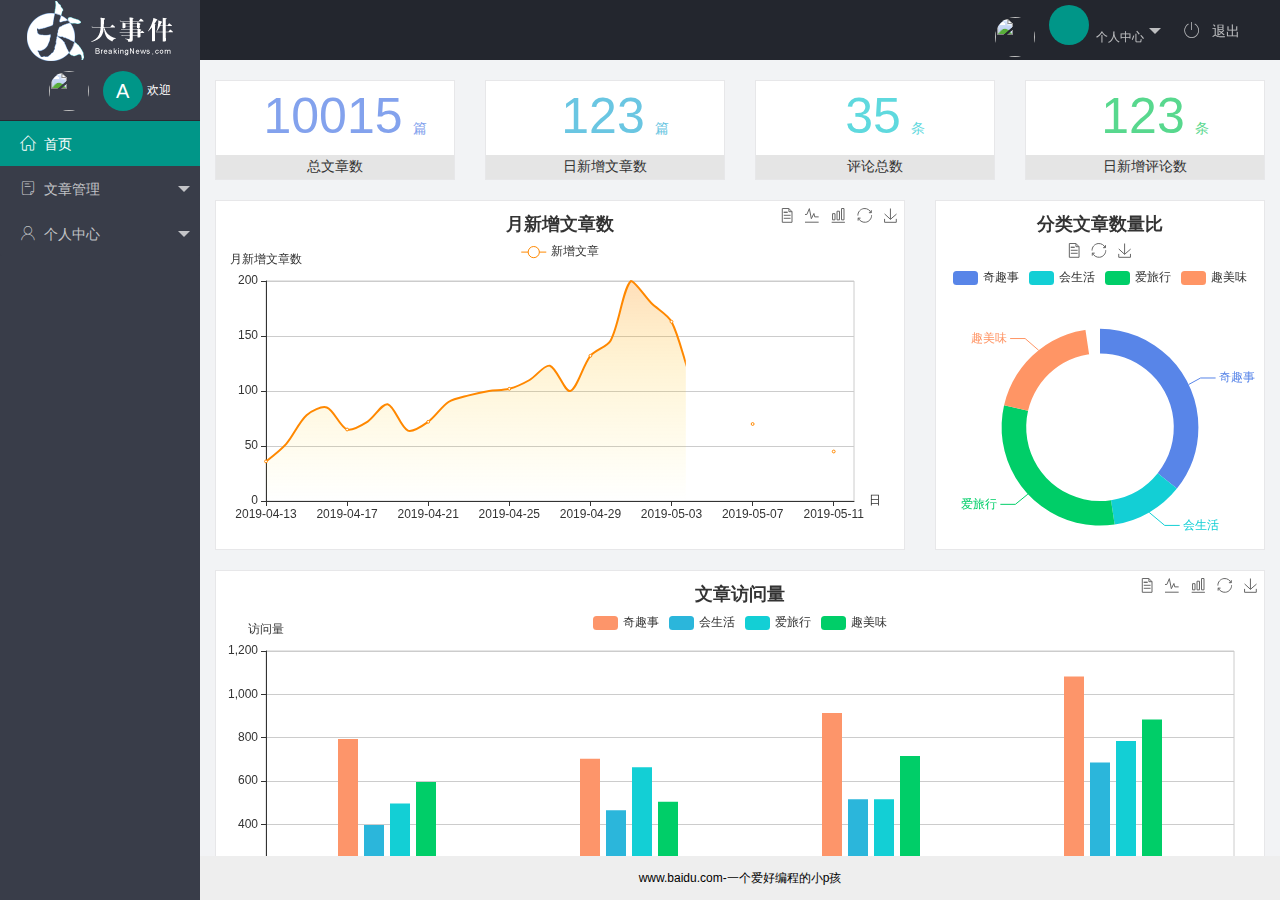
==== commit f42a2672: "完成个人中心功能开发" ====
--- a/Index.html
+++ b/Index.html
@@ -22,12 +22,12 @@
                 <li class="layui-nav-item layui-hide layui-show-md-inline-block">
                     <a href="javascript:;" class="userinfo">
                         <img src="//tva1.sinaimg.cn/crop.0.0.118.118.180/5db11ff4gw1e77d3nqrv8j203b03cweg.jpg" class="layui-nav-img">
-                        <span class="text-avatar">A</span> 个人中心
+                        <span class="text-avatar"></span> 个人中心
                     </a>
                     <dl class="layui-nav-child">
-                        <dd><a href="">基本资料</a></dd>
-                        <dd><a href="">更换头像</a></dd>
-                        <dd><a href="">重置密码</a></dd>
+                        <dd><a href="./user/user_info.html" target="fm">基本资料</a></dd>
+                        <dd><a href="./user/user_avatar.html" target="fm">更换头像</a></dd>
+                        <dd><a href="./user/user-pwd.html" target="fm">重置密码</a></dd>
                     </dl>
                 </li>
                 <li class="layui-nav-item" lay-header-event="menuRight" lay-unselect>
@@ -57,9 +57,9 @@
                     <li class="layui-nav-item">
                         <a href="javascript:;" class=""><span class="iconfont icon-user"></span>个人中心</a>
                         <dl class="layui-nav-child">
-                            <dd><a href="javascript:;"><i class="layui-icon layui-icon-app"></i>基本资料</a></dd>
-                            <dd><a href="javascript:;"><i class="layui-icon layui-icon-app"></i>更换头像</a></dd>
-                            <dd><a href="javascript:;"><i class="layui-icon layui-icon-app"></i>重置密码</a></dd>
+                            <dd><a href="./user/user_info.html" target="fm"><i class="layui-icon layui-icon-app"></i>基本资料</a></dd>
+                            <dd><a href="./user/user_avatar.html" target="fm"><i class="layui-icon layui-icon-app"></i>更换头像</a></dd>
+                            <dd><a href="./user/user-pwd.html" target="fm"><i class="layui-icon layui-icon-app"></i>重置密码</a></dd>
                         </dl>
                     </li>
                 </ul>
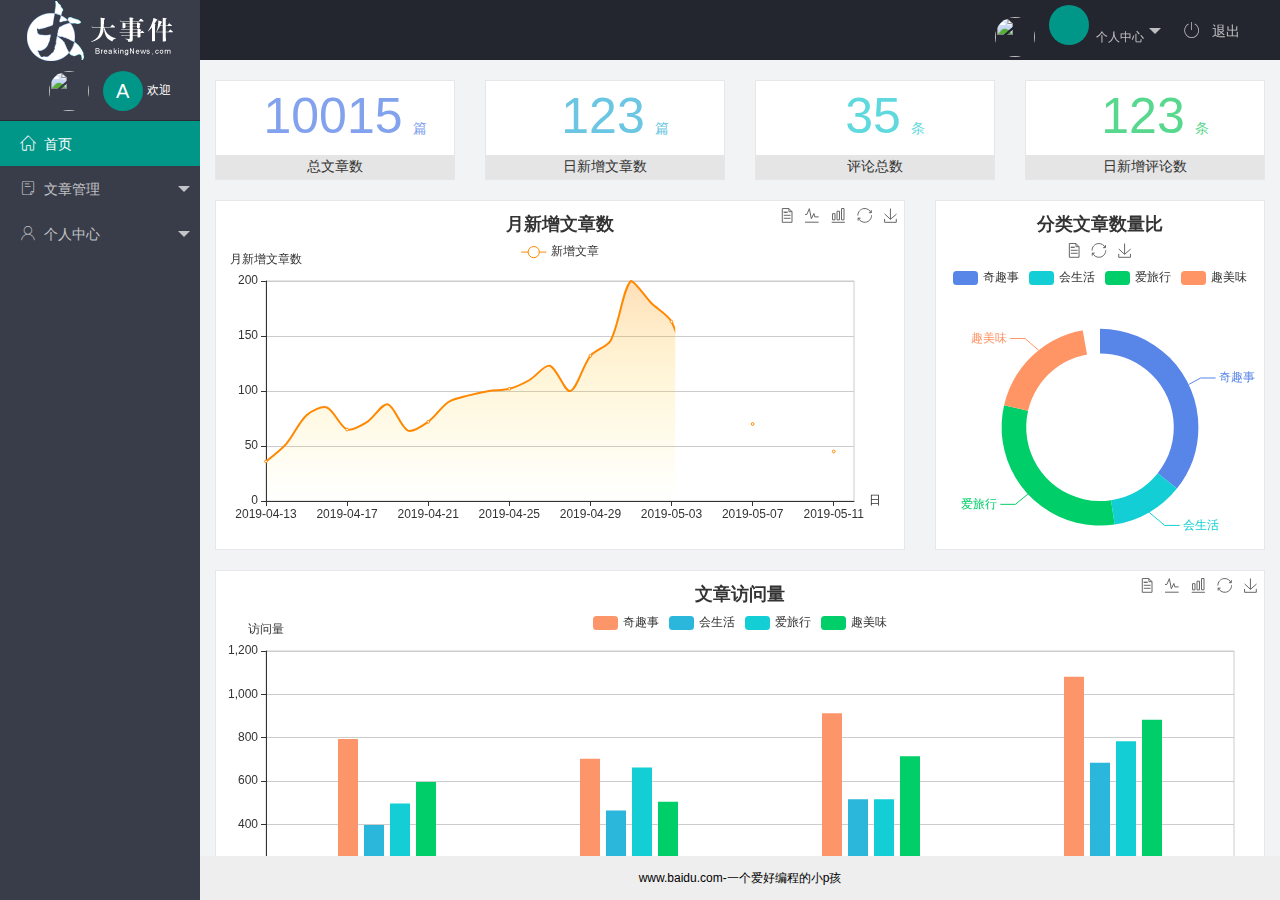
==== commit 97af68c6: "完成文章管理相关开发" ====
--- a/Index.html
+++ b/Index.html
@@ -49,9 +49,9 @@
                     <li class="layui-nav-item">
                         <a class="" href="javascript:;"><span class="iconfont icon-16"></span>文章管理</a>
                         <dl class="layui-nav-child">
-                            <dd><a href="javascript:;"><i class="layui-icon layui-icon-app"></i>文章类别</a></dd>
-                            <dd><a href="javascript:;"><i class="layui-icon layui-icon-app"></i>文章列表</a></dd>
-                            <dd><a href="javascript:;"><i class="layui-icon layui-icon-app"></i>发布文章</a></dd>
+                            <dd><a class="dd-a" href="./article/art_cate.html" target="fm"><i class="layui-icon layui-icon-app"></i>文章类别</a></dd>
+                            <dd><a class="dd-a" href="./article/art_list.html" target="fm"><i class="layui-icon layui-icon-app"></i>文章列表</a></dd>
+                            <dd><a class="dd-a" href="./article/art_pub.html" target="fm"><i class="layui-icon layui-icon-app"></i>发布文章</a></dd>
                         </dl>
                     </li>
                     <li class="layui-nav-item">
@@ -68,7 +68,7 @@
 
         <div class="layui-body">
             <!-- 内容主体区域 -->
-            <iframe src="/home/dashboard.html" frameborder="0" name="fm">
+            <iframe src="/home/dashboard.html" onload="loadFrame(this)" frameborder="0" name="fm">
               </iframe>
         </div>
 
@@ -77,6 +77,7 @@
             www.baidu.com-一个爱好编程的小p孩
         </div>
     </div>
+
     <script src="./assets/lib/layui/layui.all.js"></script>
     <script src="./assets/lib/jquery.js"></script>
     <script src="./assets/js/index.js"></script>
